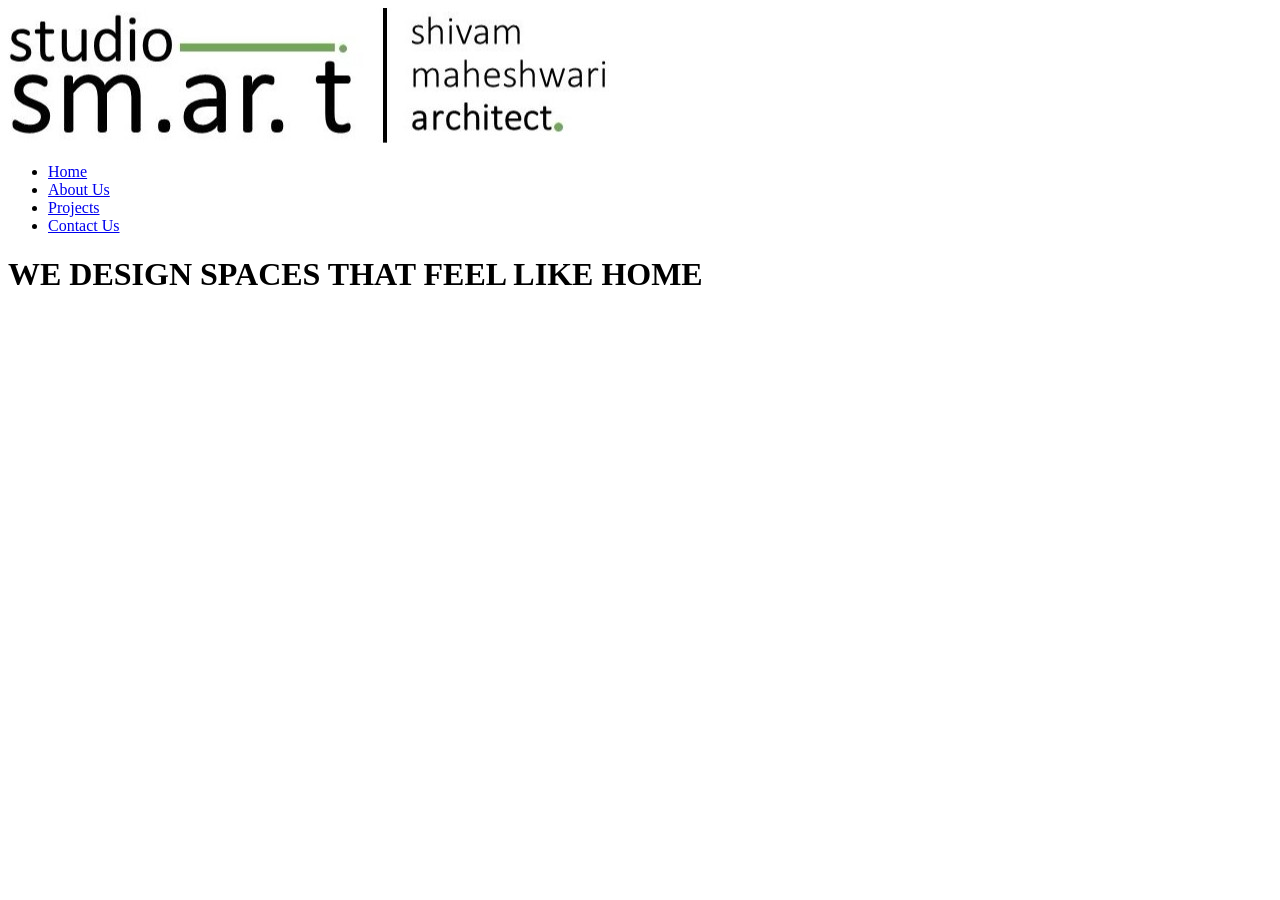
==== index.html @ 66dcffac "first commit" ====
<!DOCTYPE html>
<html lang="en">
<head>
    <meta charset="UTF-8">
    <meta name="viewport" content="width=device-width, initial-scale=1.0">
    <title>Studio SM.AR.T</title>
</head>
<body>
    <header>
        <nav>
            <div class="logo">
                <img src="logo1.jpg" alt="Studio SM.AR.T Logo">
            </div>
            <ul>
            <li><a href="index.html">Home</a></li>
            <li><a href="about.html">About Us</a></li>
            <li><a href="projects.html">Projects</a></li>
            <li><a href="contact.html">Contact Us</a></li>
            </ul>
        </nav>
    </header>
    <main>
        <div class="hero">
            <h1>WE DESIGN SPACES THAT FEEL LIKE HOME</h1>
        </div>
    </main>
</body>
</html>
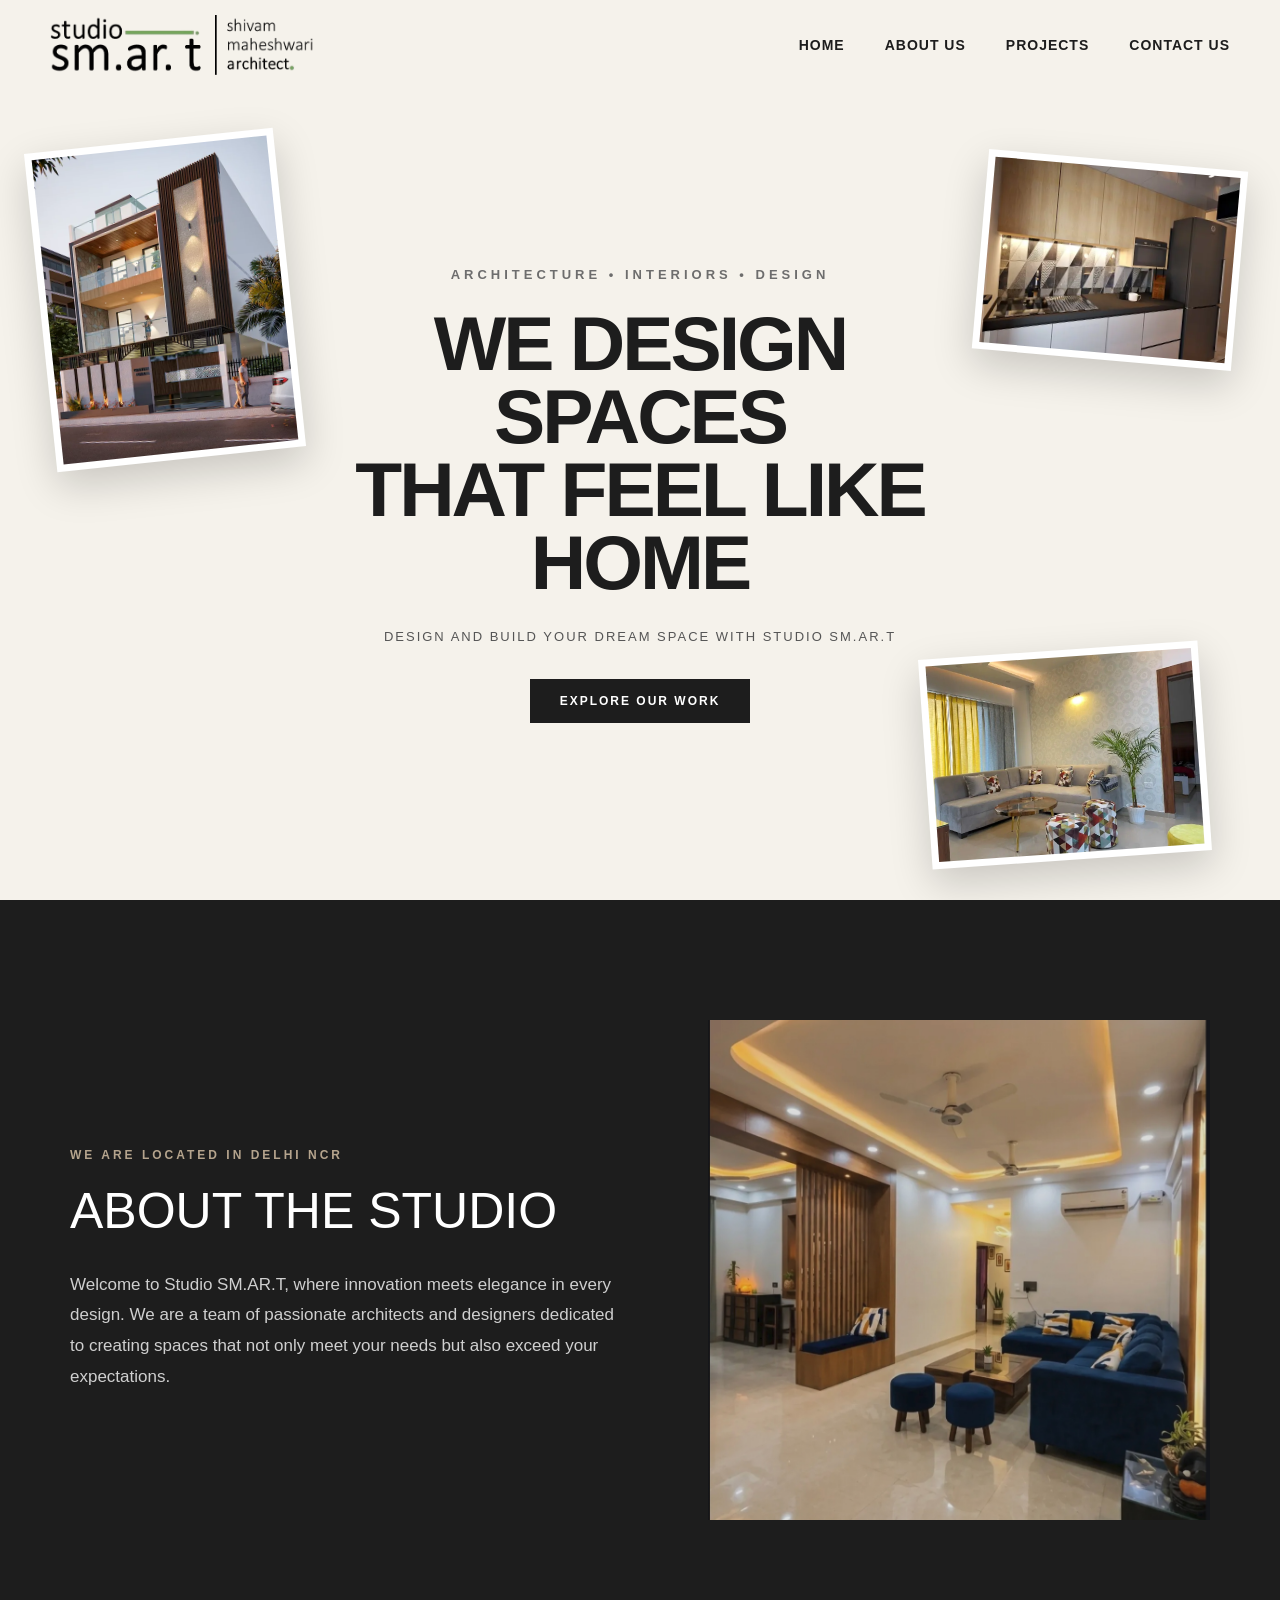
==== commit dd84af0f: "Written css and structure for first half" ====
--- a/index.html
+++ b/index.html
@@ -1,28 +1,67 @@
 <!DOCTYPE html>
 <html lang="en">
+
 <head>
     <meta charset="UTF-8">
     <meta name="viewport" content="width=device-width, initial-scale=1.0">
     <title>Studio SM.AR.T</title>
+    <link rel="stylesheet" href="style.css">
+    <link rel="preconnect" href="https://fonts.googleapis.com">
+    <link rel="preconnect" href="https://fonts.gstatic.com" crossorigin>
+    <link href="https://fonts.googleapis.com/css2?family=Zen+Tokyo+Zoo&display=swap" rel="stylesheet">
 </head>
+
 <body>
     <header>
         <nav>
             <div class="logo">
-                <img src="logo1.jpg" alt="Studio SM.AR.T Logo">
+                <img src="img/logo1.png" alt="Studio SM.AR.T Logo">
             </div>
             <ul>
-            <li><a href="index.html">Home</a></li>
-            <li><a href="about.html">About Us</a></li>
-            <li><a href="projects.html">Projects</a></li>
-            <li><a href="contact.html">Contact Us</a></li>
+                <li><a href="index.html">Home</a></li>
+                <li><a href="about.html">About Us</a></li>
+                <li><a href="projects.html">Projects</a></li>
+                <li><a href="contact.html">Contact Us</a></li>
             </ul>
         </nav>
     </header>
     <main>
-        <div class="hero">
-            <h1>WE DESIGN SPACES THAT FEEL LIKE HOME</h1>
-        </div>
+        <section class="hero">
+            <div class="hero-image">
+                <img src="img/project1.png" alt="Modern residential project">
+            </div>
+
+            <div class="hero-content">
+                <p class="hero-tagline">Architecture • Interiors • Design</p>
+                <h1 class="quote">WE DESIGN SPACES<br>
+                    THAT FEEL LIKE HOME</h1>
+                <h3>DESIGN AND BUILD YOUR DREAM SPACE WITH STUDIO SM.AR.T</h3>
+                <button>
+                    <a href="projects.html">EXPLORE OUR WORK</a>
+                </button>
+            </div>
+            <div class="hero-image">
+                <img src="img/project2.png" alt="Contemporary architecture project">
+            </div>
+
+            <div class="hero-image">
+                <img src="img/project3.png" alt="Modern home designed by Studio sm.ar.t">
+            </div>
+        </section>
+
+        <section class="about">
+            <div class="box1">
+                <h3>WE ARE LOCATED IN DELHI NCR</h3>
+                <h2>ABOUT THE STUDIO</h2>
+                <p>Welcome to Studio SM.AR.T, where innovation meets elegance in every design. We are a team of
+                    passionate architects and designers dedicated to creating spaces that not only meet your needs but
+                    also exceed your expectations.</p>
+            </div>
+            <div class="box2">
+                <img src="img/projectig.jpg" alt="our project">
+            </div>
+        </section>
     </main>
 </body>
+
 </html>
--- a/style.css
+++ b/style.css
@@ -0,0 +1,488 @@
+/* ================================
+   BASIC RESET
+================================ */
+
+* {
+    margin: 0;
+    padding: 0;
+    box-sizing: border-box;
+}
+
+html {
+    scroll-behavior: smooth;
+}
+
+body {
+    font-family: Arial, Helvetica, sans-serif;
+    background-color: #f5f2eb;
+    color: #1d1d1d;
+}
+
+
+/* ================================
+   NAVBAR
+================================ */
+
+header {
+    width: 100%;
+    background-color: #f5f2eb;
+}
+
+nav {
+    height: 90px;
+    max-width: 1400px;
+    margin: auto;
+    padding: 0 50px;
+
+    display: flex;
+    align-items: center;
+    justify-content: space-between;
+}
+
+.logo img {
+    width: 264px;
+    display: block;
+}
+
+nav ul {
+    list-style: none;
+
+    display: flex;
+    align-items: center;
+    gap: 40px;
+}
+
+nav ul li a {
+    text-decoration: none;
+    color: #1d1d1d;
+
+    font-size: 14px;
+    font-weight: 600;
+    letter-spacing: 1px;
+    text-transform: uppercase;
+
+    position: relative;
+}
+
+
+/* Navbar underline animation */
+
+nav ul li a::after {
+    content: "";
+    position: absolute;
+
+    left: 0;
+    bottom: -7px;
+
+    width: 0;
+    height: 2px;
+
+    background-color: #1d1d1d;
+
+    transition: width 0.3s ease;
+}
+
+nav ul li a:hover::after {
+    width: 100%;
+}
+
+
+/* ================================
+   HERO SECTION
+================================ */
+
+.hero {
+    min-height: calc(100vh - 90px);
+    max-width: 1500px;
+
+    margin: auto;
+    padding: 50px;
+
+    position: relative;
+
+    display: flex;
+    justify-content: center;
+    align-items: center;
+
+    overflow: hidden;
+}
+
+
+/* ================================
+   HERO CONTENT
+================================ */
+
+.hero-content {
+    width: 700px;
+
+    text-align: center;
+
+    position: relative;
+    z-index: 5;
+}
+
+.hero-tagline {
+    font-size: 13px;
+    font-weight: 600;
+
+    letter-spacing: 4px;
+    text-transform: uppercase;
+
+    margin-bottom: 25px;
+
+    color: #6d6d6d;
+}
+
+
+/* Main Heading */
+
+.quote {
+    font-size: clamp(45px, 6vw, 90px);
+
+    line-height: 0.95;
+
+    letter-spacing: -3px;
+
+    font-weight: 700;
+
+    margin-bottom: 30px;
+}
+
+
+/* Small heading under quote */
+
+.hero-content h3 {
+    font-size: 13px;
+
+    letter-spacing: 2px;
+
+    font-weight: 500;
+
+    color: #555;
+
+    margin-bottom: 35px;
+}
+
+
+/* ================================
+   HERO BUTTON
+================================ */
+
+.hero-content button {
+    border: none;
+    background: none;
+}
+
+.hero-content button a {
+    display: inline-block;
+
+    padding: 15px 30px;
+
+    background-color: #1d1d1d;
+    color: white;
+
+    text-decoration: none;
+
+    font-size: 12px;
+    font-weight: 600;
+
+    letter-spacing: 2px;
+
+    transition: all 0.3s ease;
+}
+
+.hero-content button a:hover {
+    background-color: #9b8265;
+
+    transform: translateY(-3px);
+}
+
+
+/* ================================
+   HERO PROJECT IMAGES
+================================ */
+
+.hero-image {
+    position: absolute;
+
+    z-index: 2;
+
+    padding: 7px;
+
+    background-color: white;
+
+    box-shadow: 0 15px 40px rgba(0, 0, 0, 0.18);
+
+    transition: transform 0.4s ease;
+}
+
+.hero-image img {
+    width: 100%;
+    height: 100%;
+
+    object-fit: cover;
+
+    display: block;
+}
+
+
+/* First Image */
+
+.hero>.hero-image:nth-of-type(1) {
+    width: 250px;
+    height: 320px;
+
+    top: 50px;
+    left: 40px;
+
+    transform: rotate(-6deg);
+}
+
+
+/* Second Image */
+
+.hero>.hero-image:nth-of-type(3) {
+    width: 260px;
+    height: 200px;
+
+    top: 70px;
+    right: 40px;
+
+    transform: rotate(5deg);
+}
+
+
+/* Third Image */
+
+.hero>.hero-image:nth-of-type(4) {
+    width: 280px;
+    height: 210px;
+
+    bottom: 40px;
+    right: 75px;
+
+    transform: rotate(-4deg);
+}
+
+
+/* Image hover effect */
+
+.hero>.hero-image:nth-of-type(1):hover {
+    transform: rotate(0deg) scale(1.05);
+}
+
+.hero>.hero-image:nth-of-type(3):hover {
+    transform: rotate(0deg) scale(1.05);
+}
+
+.hero>.hero-image:nth-of-type(4):hover {
+    transform: rotate(0deg) scale(1.05);
+}
+
+
+/* ================================
+   ABOUT SECTION
+================================ */
+
+.about {
+    max-width: 1400px;
+
+    margin: auto;
+    padding: 120px 70px;
+
+    display: flex;
+    align-items: center;
+    justify-content: space-between;
+
+    gap: 80px;
+
+    background-color: #1d1d1d;
+    color: white;
+}
+
+
+/* About Text */
+
+.box1 {
+    width: 50%;
+}
+
+.box1 h3 {
+    font-size: 12px;
+
+    letter-spacing: 3px;
+
+    color: #b5a48d;
+
+    margin-bottom: 20px;
+}
+
+.box1 h2 {
+    font-size: 50px;
+
+    font-weight: 500;
+
+    margin-bottom: 30px;
+}
+
+.box1 p {
+    max-width: 550px;
+
+    font-size: 17px;
+
+    line-height: 1.8;
+
+    color: #cfcfcf;
+}
+
+
+/* About Image */
+
+.box2 {
+    width: 45%;
+}
+
+.box2 img {
+    width: 100%;
+    height: 500px;
+
+    object-fit: cover;
+
+    display: block;
+}
+
+
+/* ================================
+   RESPONSIVE DESIGN
+================================ */
+
+@media (max-width: 900px) {
+
+    nav {
+        padding: 0 25px;
+    }
+
+    nav ul {
+        gap: 20px;
+    }
+
+
+    /* Hero */
+
+    .hero {
+        min-height: auto;
+
+        padding: 100px 25px;
+
+        flex-direction: column;
+    }
+
+    .hero-content {
+        width: 100%;
+    }
+
+    .quote {
+        font-size: 50px;
+    }
+
+
+    /* Hide floating images on smaller screens
+       for now. We can redesign mobile version later.
+    */
+
+    .hero-image {
+        display: none;
+    }
+
+
+    /* About */
+
+    .about {
+        padding: 80px 30px;
+
+        flex-direction: column;
+
+        gap: 50px;
+    }
+
+    .box1,
+    .box2 {
+        width: 100%;
+    }
+
+    .box1 h2 {
+        font-size: 40px;
+    }
+
+    .box2 img {
+        height: 400px;
+    }
+}
+
+
+/* ================================
+   MOBILE
+================================ */
+
+@media (max-width: 600px) {
+
+    nav {
+        height: 75px;
+    }
+
+    .logo img {
+        width: 90px;
+    }
+
+    nav ul {
+        gap: 12px;
+    }
+
+    nav ul li a {
+        font-size: 10px;
+    }
+
+
+    /* Hero */
+
+    .hero {
+        padding: 80px 20px;
+    }
+
+    .hero-tagline {
+        font-size: 10px;
+
+        letter-spacing: 2px;
+    }
+
+    .quote {
+        font-size: 40px;
+
+        letter-spacing: -1px;
+    }
+
+    .hero-content h3 {
+        font-size: 11px;
+
+        line-height: 1.7;
+    }
+
+
+    /* About */
+
+    .about {
+        padding: 60px 20px;
+    }
+
+    .box1 h2 {
+        font-size: 32px;
+    }
+
+    .box1 p {
+        font-size: 15px;
+    }
+
+    .box2 img {
+        height: 300px;
+    }
+}
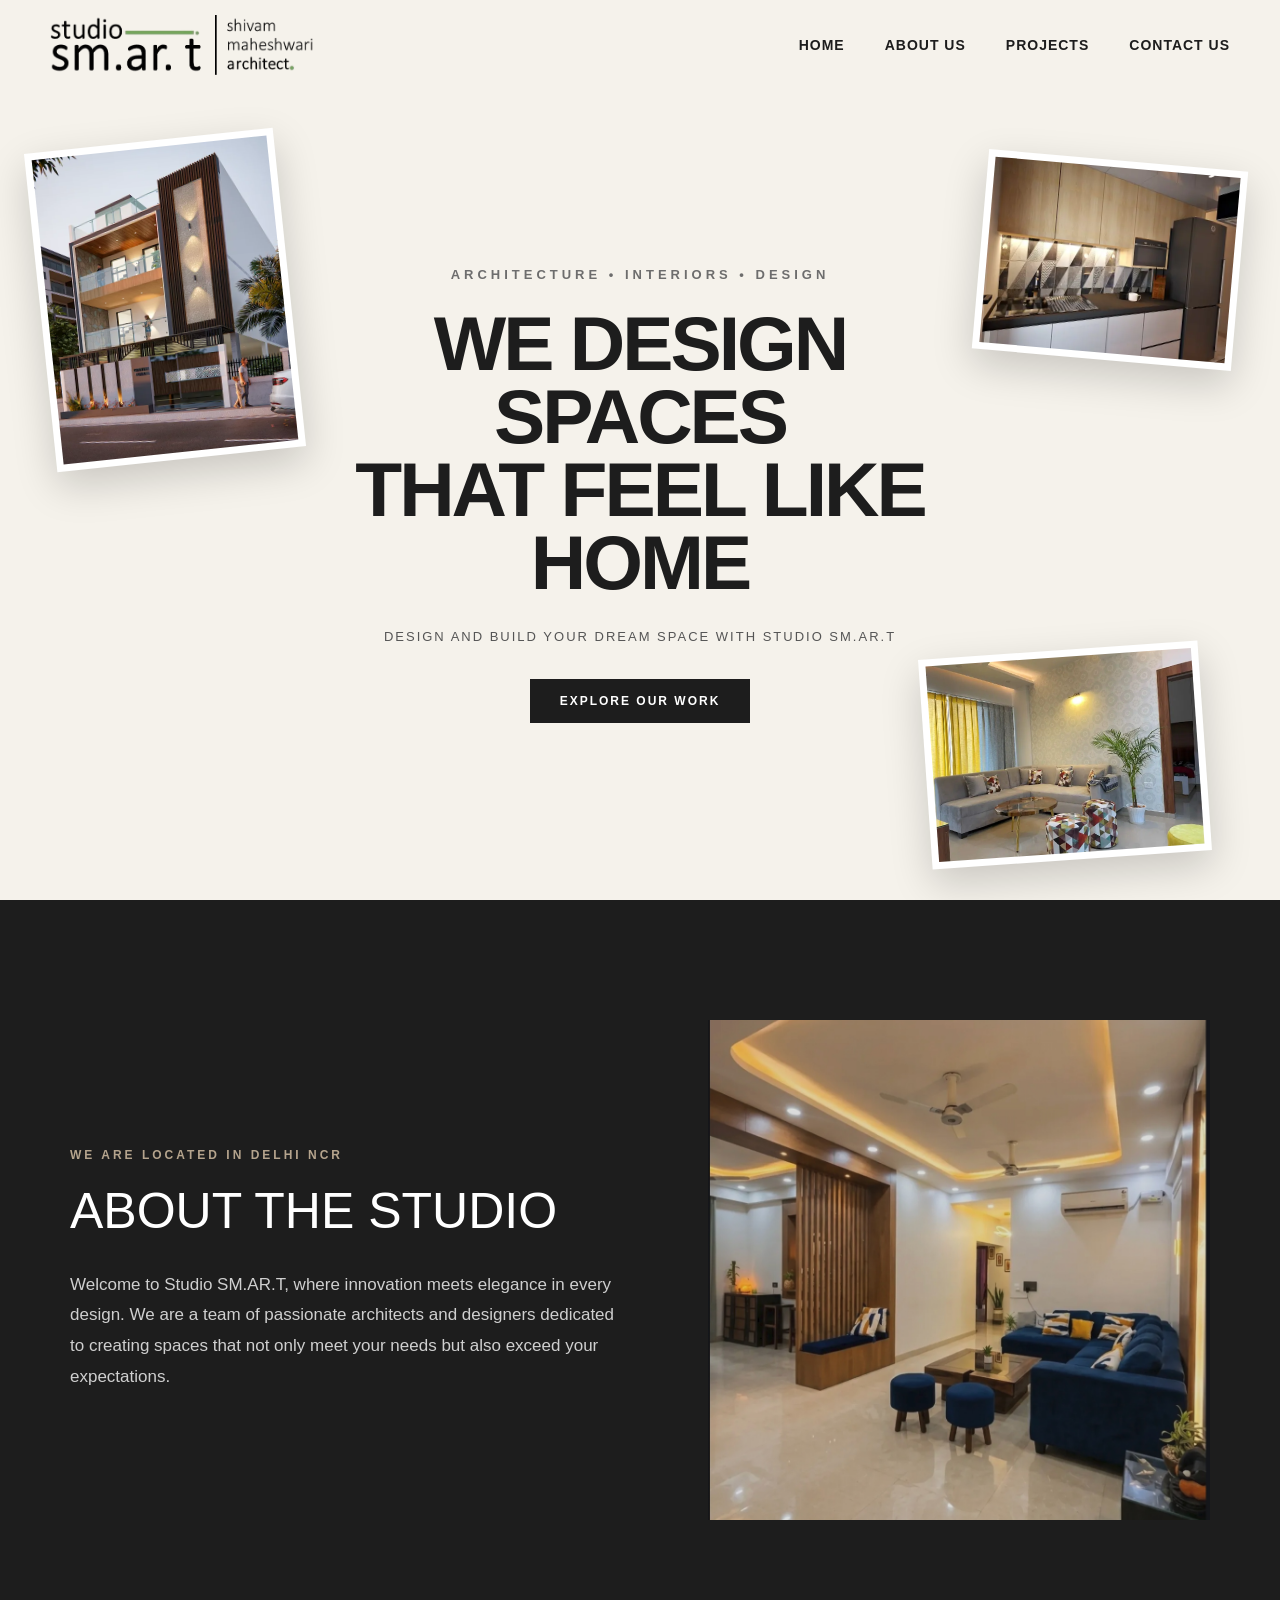
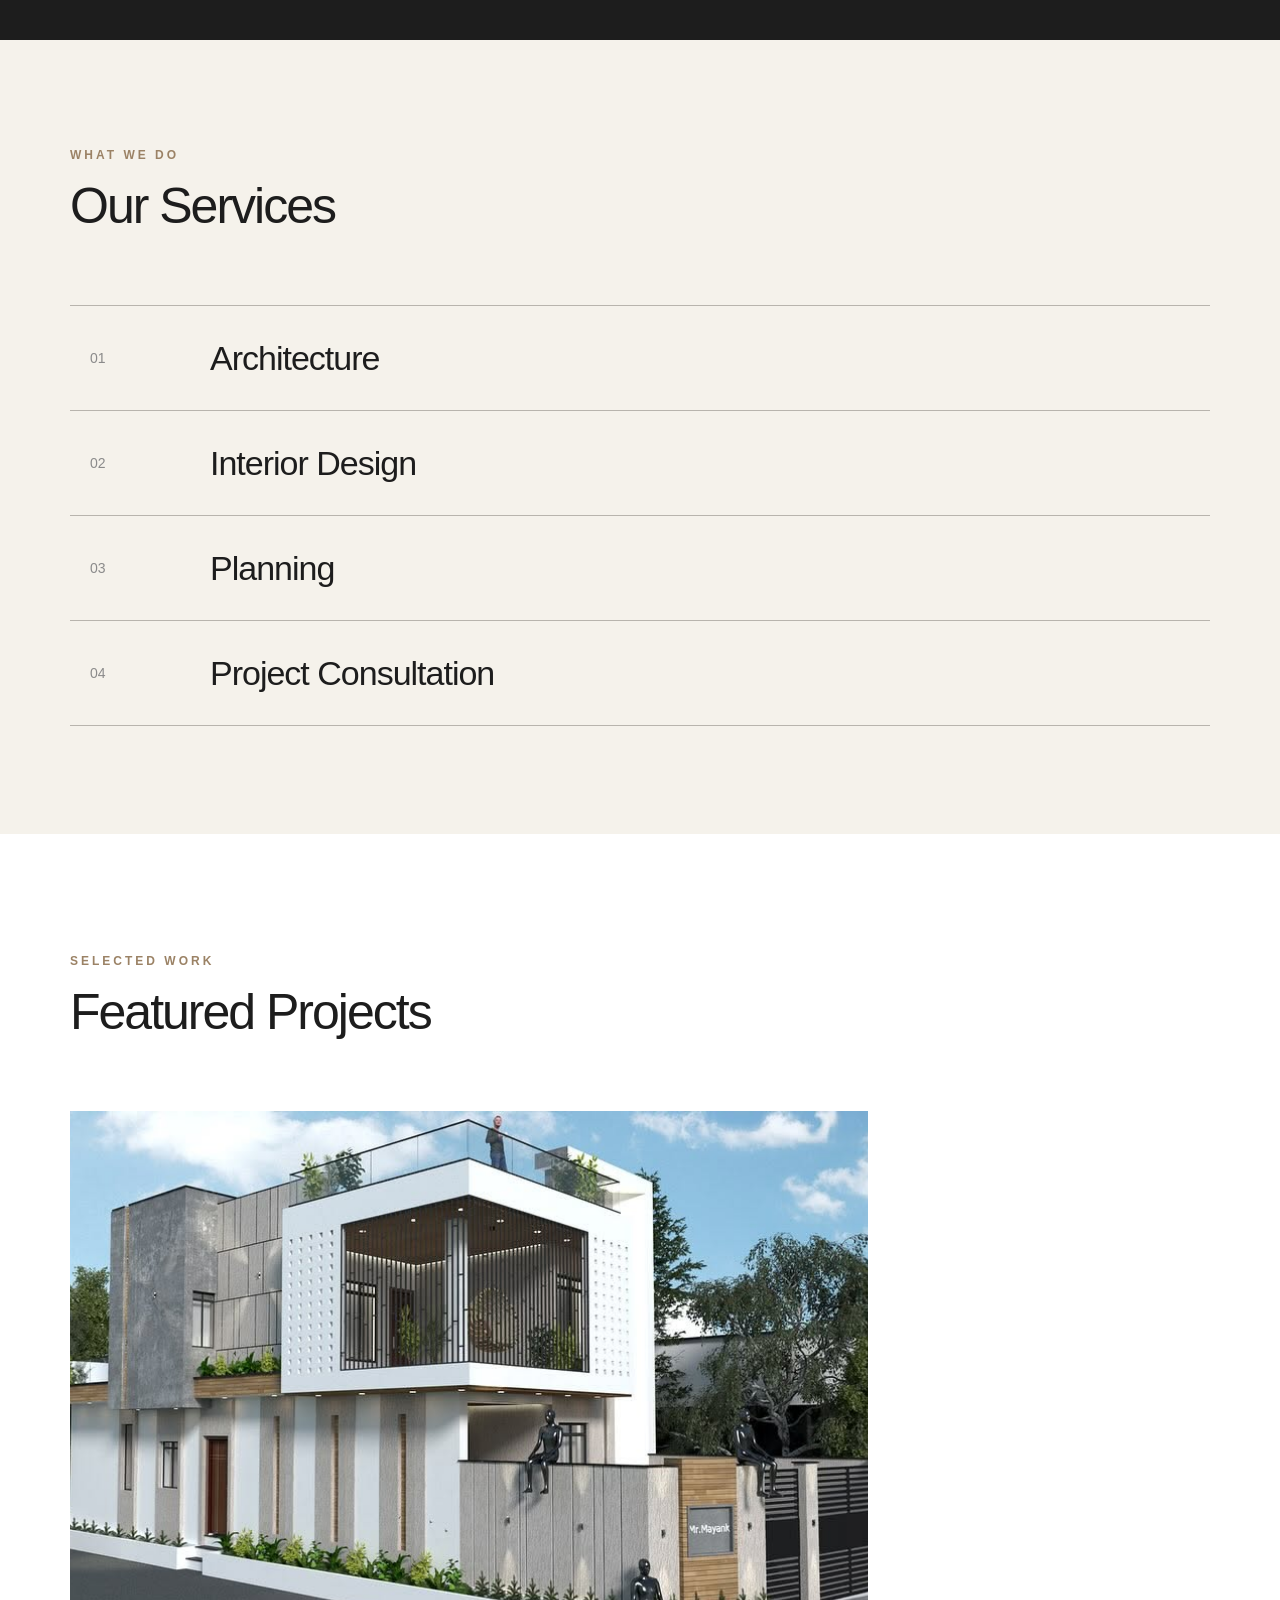
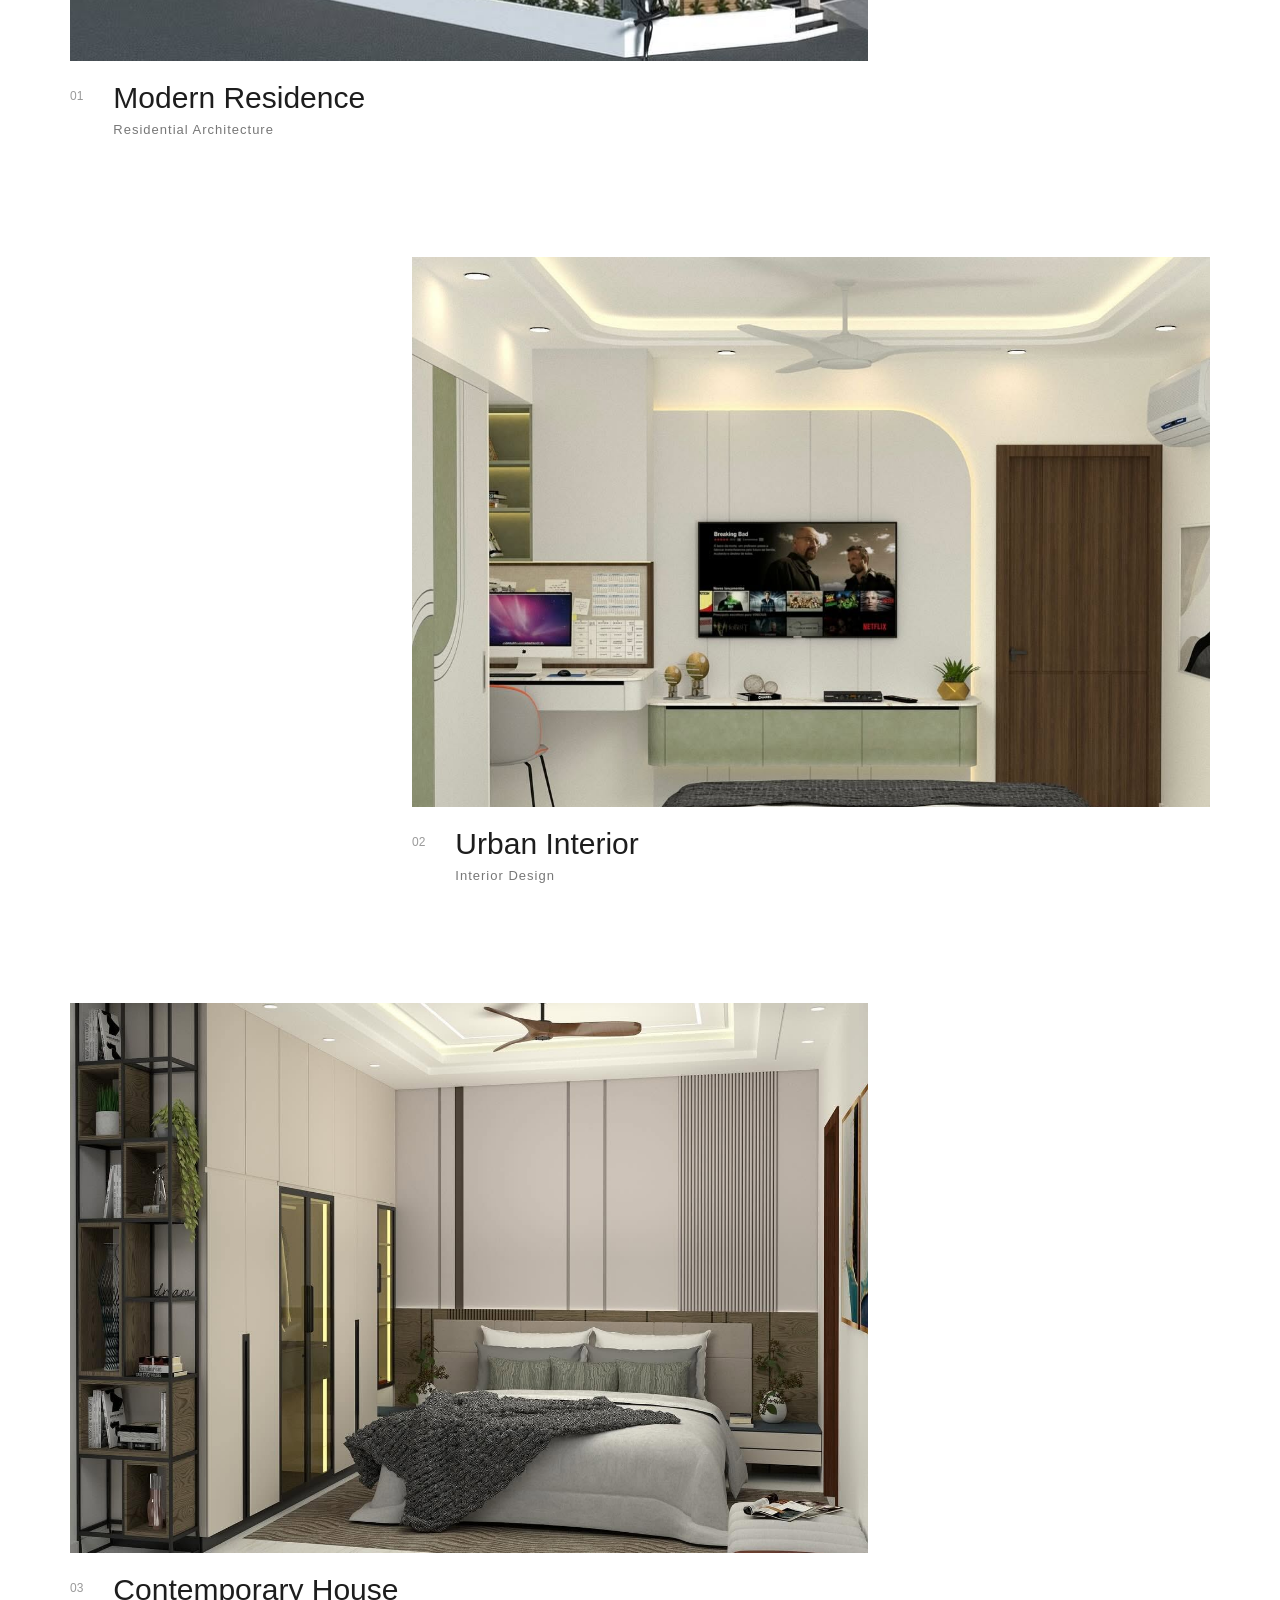
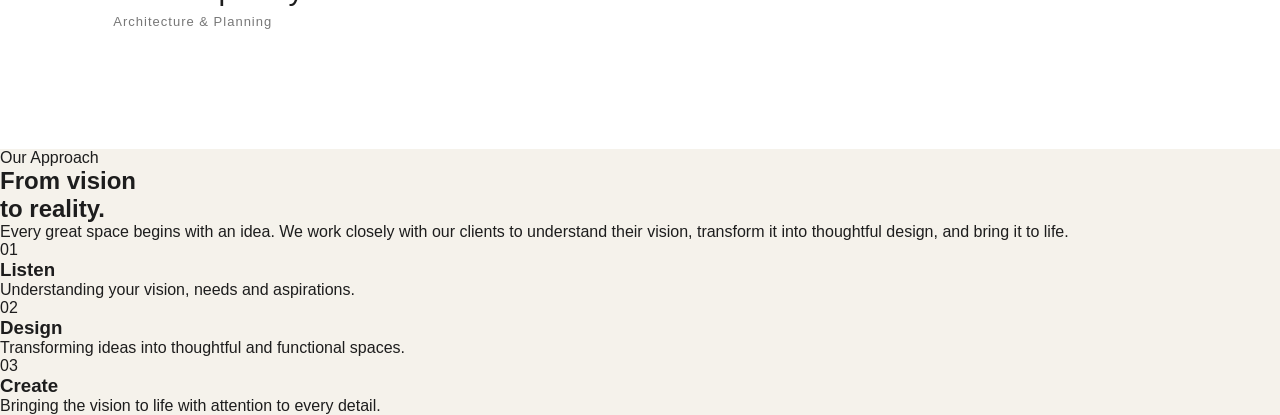
==== commit dece2e2d: "Created services,approach,and featured projects section" ====
--- a/index.html
+++ b/index.html
@@ -61,6 +61,124 @@
                 <img src="img/projectig.jpg" alt="our project">
             </div>
         </section>
+
+        <section class="services">
+            <div class="section-heading">
+                <p>What We Do</p>
+                <h2>Our Services</h2>
+            </div>
+            <div class="services-list">
+                <div class="service">
+                    <span>01</span>
+                    <h3>Architecture</h3>
+                </div>
+                <div class="service">
+                    <span>02</span>
+                    <h3>Interior Design</h3>
+                </div>
+                <div class="service">
+                    <span>03</span>
+                    <h3>Planning</h3>
+                </div>
+                <div class="service">
+                    <span>04</span>
+                    <h3>Project Consultation</h3>
+                </div>
+            </div>
+        </section>
+
+
+        <section class="featured-projects">
+            <div class="section-heading">
+                <p>Selected Work</p>
+                <h2>Featured Projects</h2>
+            </div>
+
+            <div class="projects-container">
+                <!-- Project 1 -->
+                <article class="project project-left">
+                    <div class="project-image">
+                        <img src="img/project9.jpg" alt="Modern residential architecture project">
+                    </div>
+                    <div class="project-info">
+                        <span>01</span>
+                        <div>
+                            <h3>Modern Residence</h3>
+                            <p>Residential Architecture</p>
+                        </div>
+                    </div>
+                </article>
+
+                <!-- Project 2 -->
+                <article class="project project-right">
+                    <div class="project-image">
+                        <img src="img/project6.png" alt="Luxury interior design project">
+                    </div>
+                    <div class="project-info">
+                        <span>02</span>
+                        <div>
+                            <h3>Urban Interior</h3>
+                            <p>Interior Design</p>
+                        </div>
+                    </div>
+                </article>
+
+                <!-- Project 3 -->
+                <article class="project project-left">
+                    <div class="project-image">
+                        <img src="img/project11.jpg" alt="Contemporary architecture project">
+                    </div>
+                    <div class="project-info">
+                        <span>03</span>
+                        <div>
+                            <h3>Contemporary House</h3>
+                            <p>Architecture & Planning</p>
+                        </div>
+                    </div>
+                </article>
+            </div>
+        </section>
+        
+<!-- our approach -->
+        <section class="approach">
+    <div class="approach-heading">
+        <p>Our Approach</p>
+        <h2>
+            From vision<br>
+            to reality.
+        </h2>
+    </div>
+    <div class="approach-content">
+        <p class="approach-description">
+            Every great space begins with an idea. We work closely
+            with our clients to understand their vision, transform
+            it into thoughtful design, and bring it to life.
+        </p>
+        <div class="approach-steps">
+            <div class="approach-step">
+                <span>01</span>
+                <div>
+                    <h3>Listen</h3>
+                    <p>Understanding your vision, needs and aspirations.</p>
+                </div>
+            </div>
+            <div class="approach-step">
+                <span>02</span>
+                <div>
+                    <h3>Design</h3>
+                    <p>Transforming ideas into thoughtful and functional spaces.</p>
+                </div>
+            </div>
+            <div class="approach-step">
+                <span>03</span>
+                <div>
+                    <h3>Create</h3>
+                    <p>Bringing the vision to life with attention to every detail.</p>
+                </div>
+            </div>
+        </div>
+    </div>
+</section>
     </main>
 </body>
 
--- a/style.css
+++ b/style.css
@@ -485,4 +485,386 @@
     .box2 img {
         height: 300px;
     }
+}
+/* ================================
+   SERVICES SECTION
+================================ */
+
+.services {
+    max-width: 1400px;
+    margin: auto;
+    padding: 108px 70px;
+    background-color: #f5f2eb;
+}
+
+
+/* ================================
+   SECTION HEADING
+================================ */
+
+.section-heading {
+    margin-bottom: 70px;
+}
+
+.section-heading p {
+    font-size: 12px;
+    font-weight: 600;
+    letter-spacing: 3px;
+    text-transform: uppercase;
+    color: #9b8265;
+    margin-bottom: 15px;
+}
+
+.section-heading h2 {
+    font-size: 50px;
+    font-weight: 500;
+    letter-spacing: -2px;
+    color: #1d1d1d;
+}
+
+
+/* ================================
+   SERVICES LIST
+================================ */
+
+.services-list {
+    width: 100%;
+    border-top: 1px solid #b8b4ad;
+}
+
+
+/* Individual Service */
+
+.service {
+    min-height: 105px;
+    padding: 30px 20px;
+
+    display: flex;
+    align-items: center;
+
+    border-bottom: 1px solid #b8b4ad;
+
+    cursor: pointer;
+
+    transition: all 0.4s ease;
+}
+
+
+/* Service Number */
+
+.service span {
+    width: 120px;
+
+    font-size: 14px;
+    font-weight: 500;
+
+    color: #8a8a8a;
+
+    transition: color 0.4s ease;
+}
+
+
+/* Service Name */
+
+.service h3 {
+    font-size: 34px;
+    font-weight: 400;
+
+    letter-spacing: -1px;
+
+    color: #1d1d1d;
+
+    transition: all 0.4s ease;
+}
+
+
+/* ================================
+   HOVER EFFECT
+================================ */
+
+.service:hover {
+    background-color: #1d1d1d;
+    padding-left: 40px;
+}
+
+.service:hover span {
+    color: #b5a48d;
+}
+
+.service:hover h3 {
+    color: white;
+    transform: translateX(20px);
+}
+
+
+/* ================================
+   TABLET
+================================ */
+
+@media (max-width: 900px) {
+
+    .services {
+        padding: 80px 30px;
+    }
+
+    .section-heading {
+        margin-bottom: 50px;
+    }
+
+    .section-heading h2 {
+        font-size: 45px;
+    }
+
+    .service {
+        min-height: 100px;
+    }
+
+    .service span {
+        width: 80px;
+    }
+
+    .service h3 {
+        font-size: 30px;
+    }
+}
+
+
+/* ================================
+   MOBILE
+================================ */
+
+@media (max-width: 600px) {
+
+    .services {
+        padding: 60px 20px;
+    }
+
+    .section-heading h2 {
+        font-size: 36px;
+        letter-spacing: -1px;
+    }
+
+    .service {
+        min-height: 85px;
+        padding: 20px 10px;
+    }
+
+    .service span {
+        width: 50px;
+        font-size: 11px;
+    }
+
+    .service h3 {
+        font-size: 23px;
+    }
+
+    .service:hover {
+        padding-left: 20px;
+    }
+
+    .service:hover h3 {
+        transform: translateX(5px);
+    }
+}
+/* ================================
+   FEATURED PROJECTS
+================================ */
+
+.featured-projects {
+    max-width: 1400px;
+    margin: auto;
+    padding: 120px 70px;
+    background-color: #ffffff;
+}
+
+
+/* ================================
+   PROJECTS CONTAINER
+================================ */
+
+.projects-container {
+    display: flex;
+    flex-direction: column;
+    gap: 120px;
+}
+
+
+/* ================================
+   INDIVIDUAL PROJECT
+================================ */
+
+.project {
+    width: 70%;
+}
+
+.project-left {
+    align-self: flex-start;
+}
+
+.project-right {
+    align-self: flex-end;
+}
+
+
+/* ================================
+   PROJECT IMAGE
+================================ */
+
+.project-image {
+    width: 100%;
+    height: 550px;
+
+    overflow: hidden;
+}
+
+.project-image img {
+    width: 100%;
+    height: 100%;
+
+    object-fit: cover;
+
+    display: block;
+
+    transition: transform 0.7s ease;
+}
+
+
+/* Image zoom on hover */
+
+.project:hover .project-image img {
+    transform: scale(1.05);
+}
+
+
+/* ================================
+   PROJECT INFORMATION
+================================ */
+
+.project-info {
+    padding-top: 20px;
+
+    display: flex;
+    align-items: flex-start;
+
+    gap: 30px;
+}
+
+.project-info span {
+    font-size: 12px;
+    color: #999;
+
+    padding-top: 8px;
+}
+
+.project-info h3 {
+    font-size: 30px;
+    font-weight: 500;
+
+    margin-bottom: 7px;
+}
+
+.project-info p {
+    font-size: 13px;
+
+    letter-spacing: 1px;
+
+    color: #777;
+}
+
+
+/* ================================
+   VIEW ALL PROJECTS BUTTON
+================================ */
+
+.projects-button {
+    margin-top: 100px;
+
+    text-align: center;
+}
+
+.projects-button a {
+    display: inline-block;
+
+    padding: 15px 30px;
+
+    border: 1px solid #1d1d1d;
+
+    color: #1d1d1d;
+
+    text-decoration: none;
+
+    font-size: 12px;
+    font-weight: 600;
+
+    letter-spacing: 2px;
+
+    text-transform: uppercase;
+
+    transition: all 0.3s ease;
+}
+
+.projects-button a:hover {
+    background-color: #1d1d1d;
+    color: white;
+}
+
+
+/* ================================
+   TABLET
+================================ */
+
+@media (max-width: 900px) {
+
+    .featured-projects {
+        padding: 80px 30px;
+    }
+
+    .projects-container {
+        gap: 80px;
+    }
+
+    .project {
+        width: 85%;
+    }
+
+    .project-image {
+        height: 450px;
+    }
+}
+
+
+/* ================================
+   MOBILE
+================================ */
+
+@media (max-width: 600px) {
+
+    .featured-projects {
+        padding: 60px 20px;
+    }
+
+    .projects-container {
+        gap: 60px;
+    }
+
+    .project {
+        width: 100%;
+    }
+
+    .project-left,
+    .project-right {
+        align-self: center;
+    }
+
+    .project-image {
+        height: 350px;
+    }
+
+    .project-info h3 {
+        font-size: 24px;
+    }
+
+    .projects-button {
+        margin-top: 70px;
+    }
 }
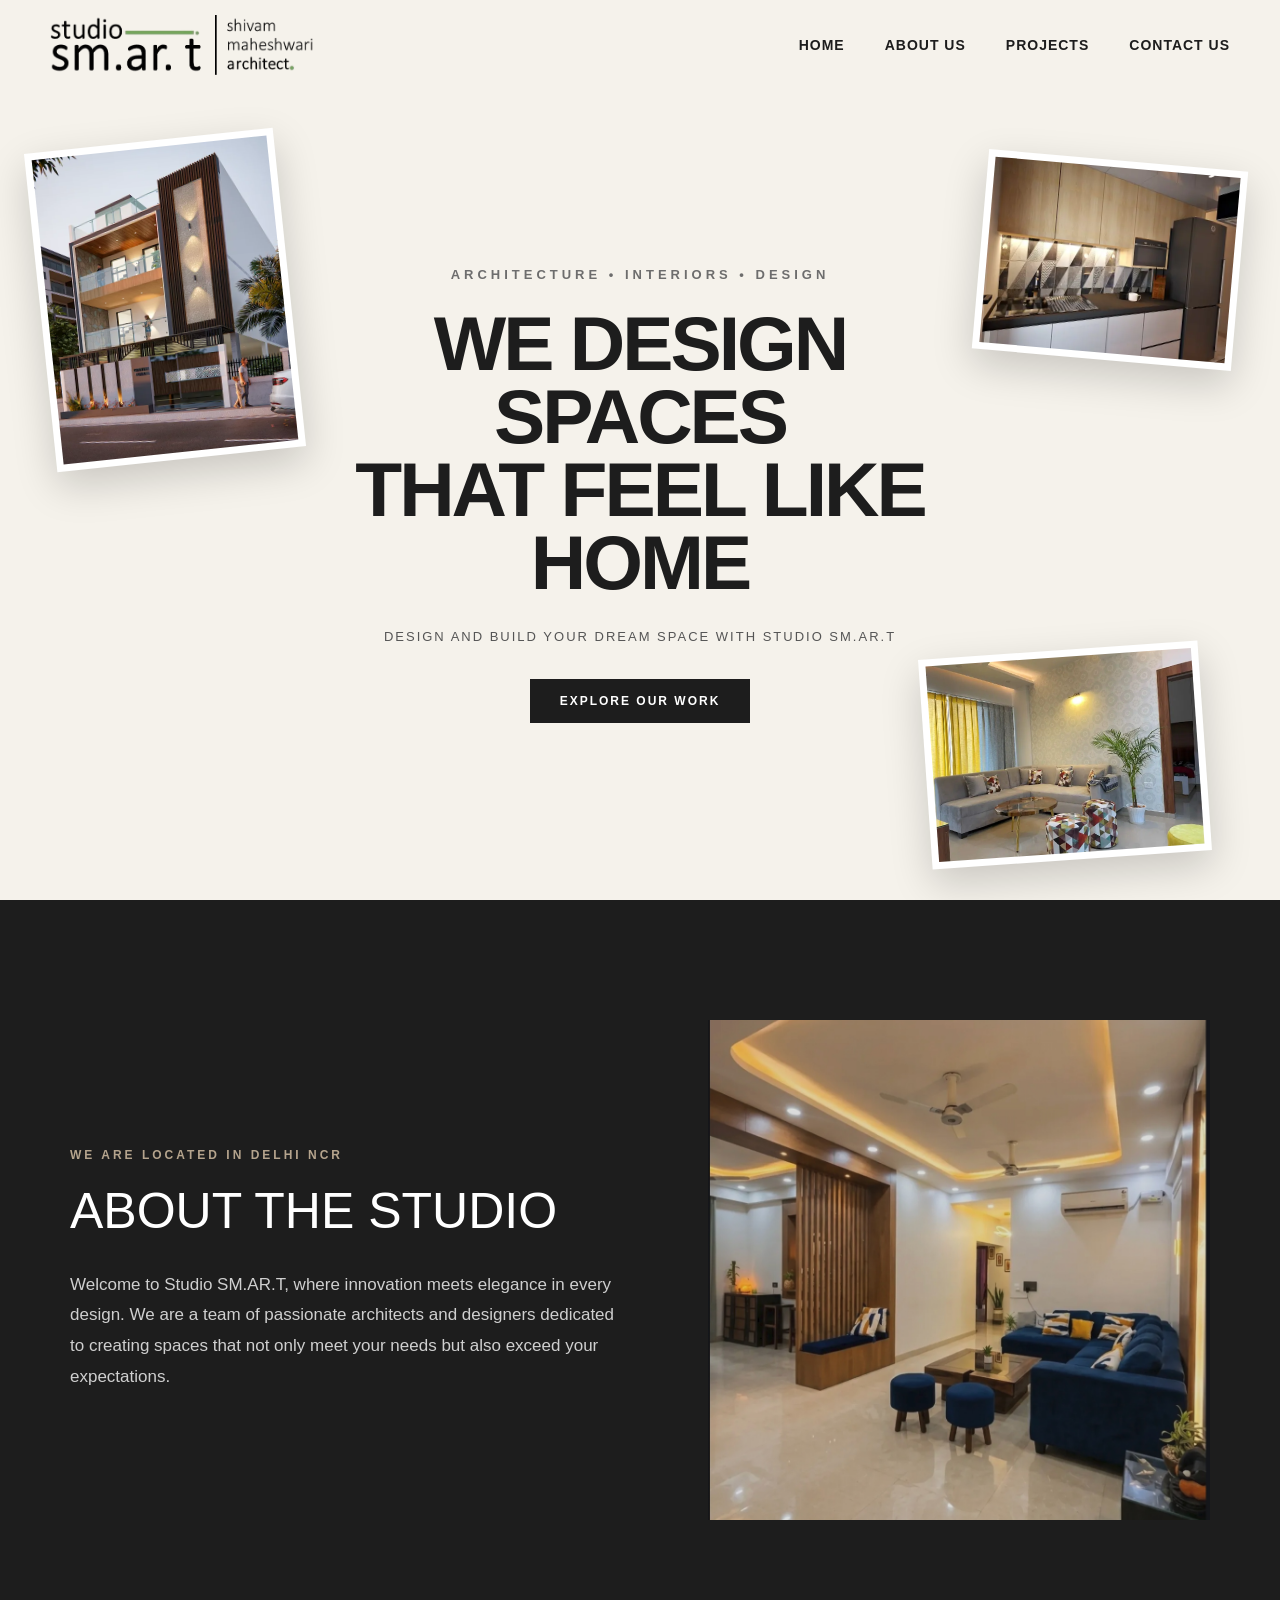
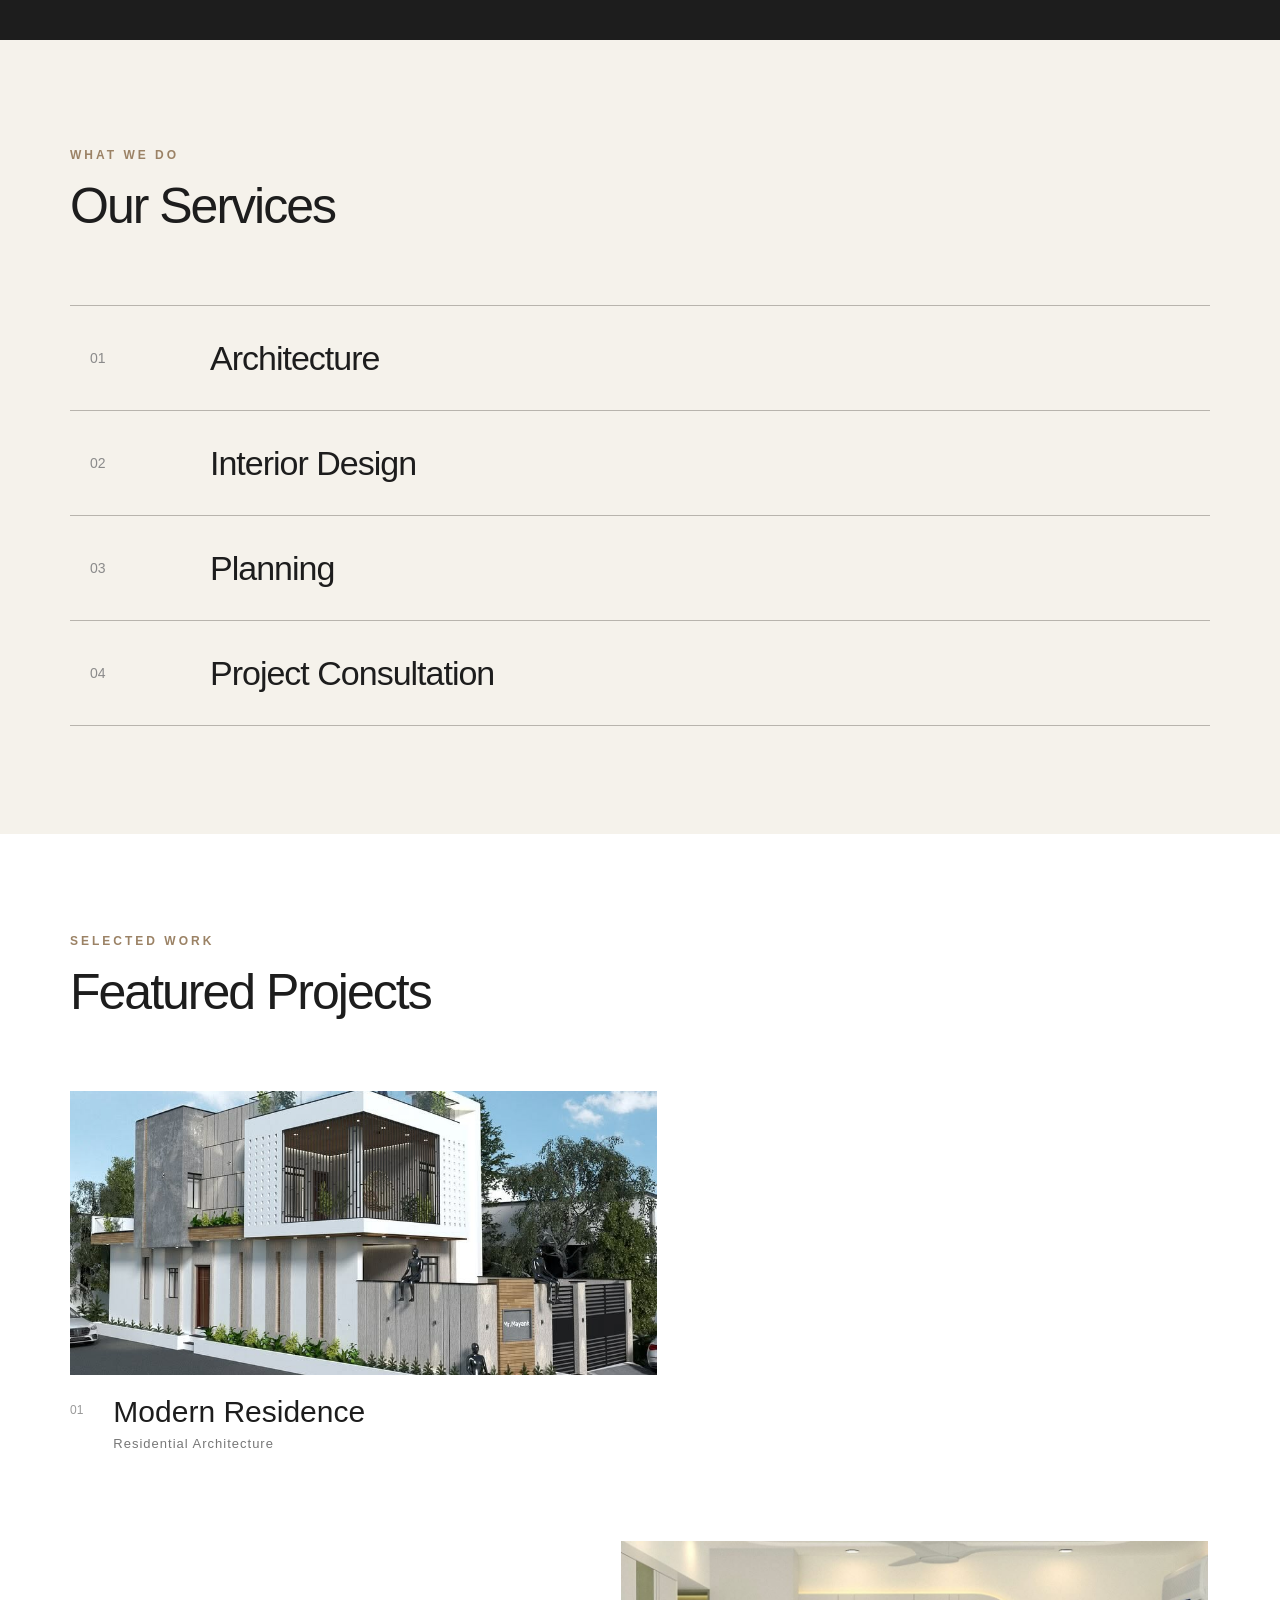
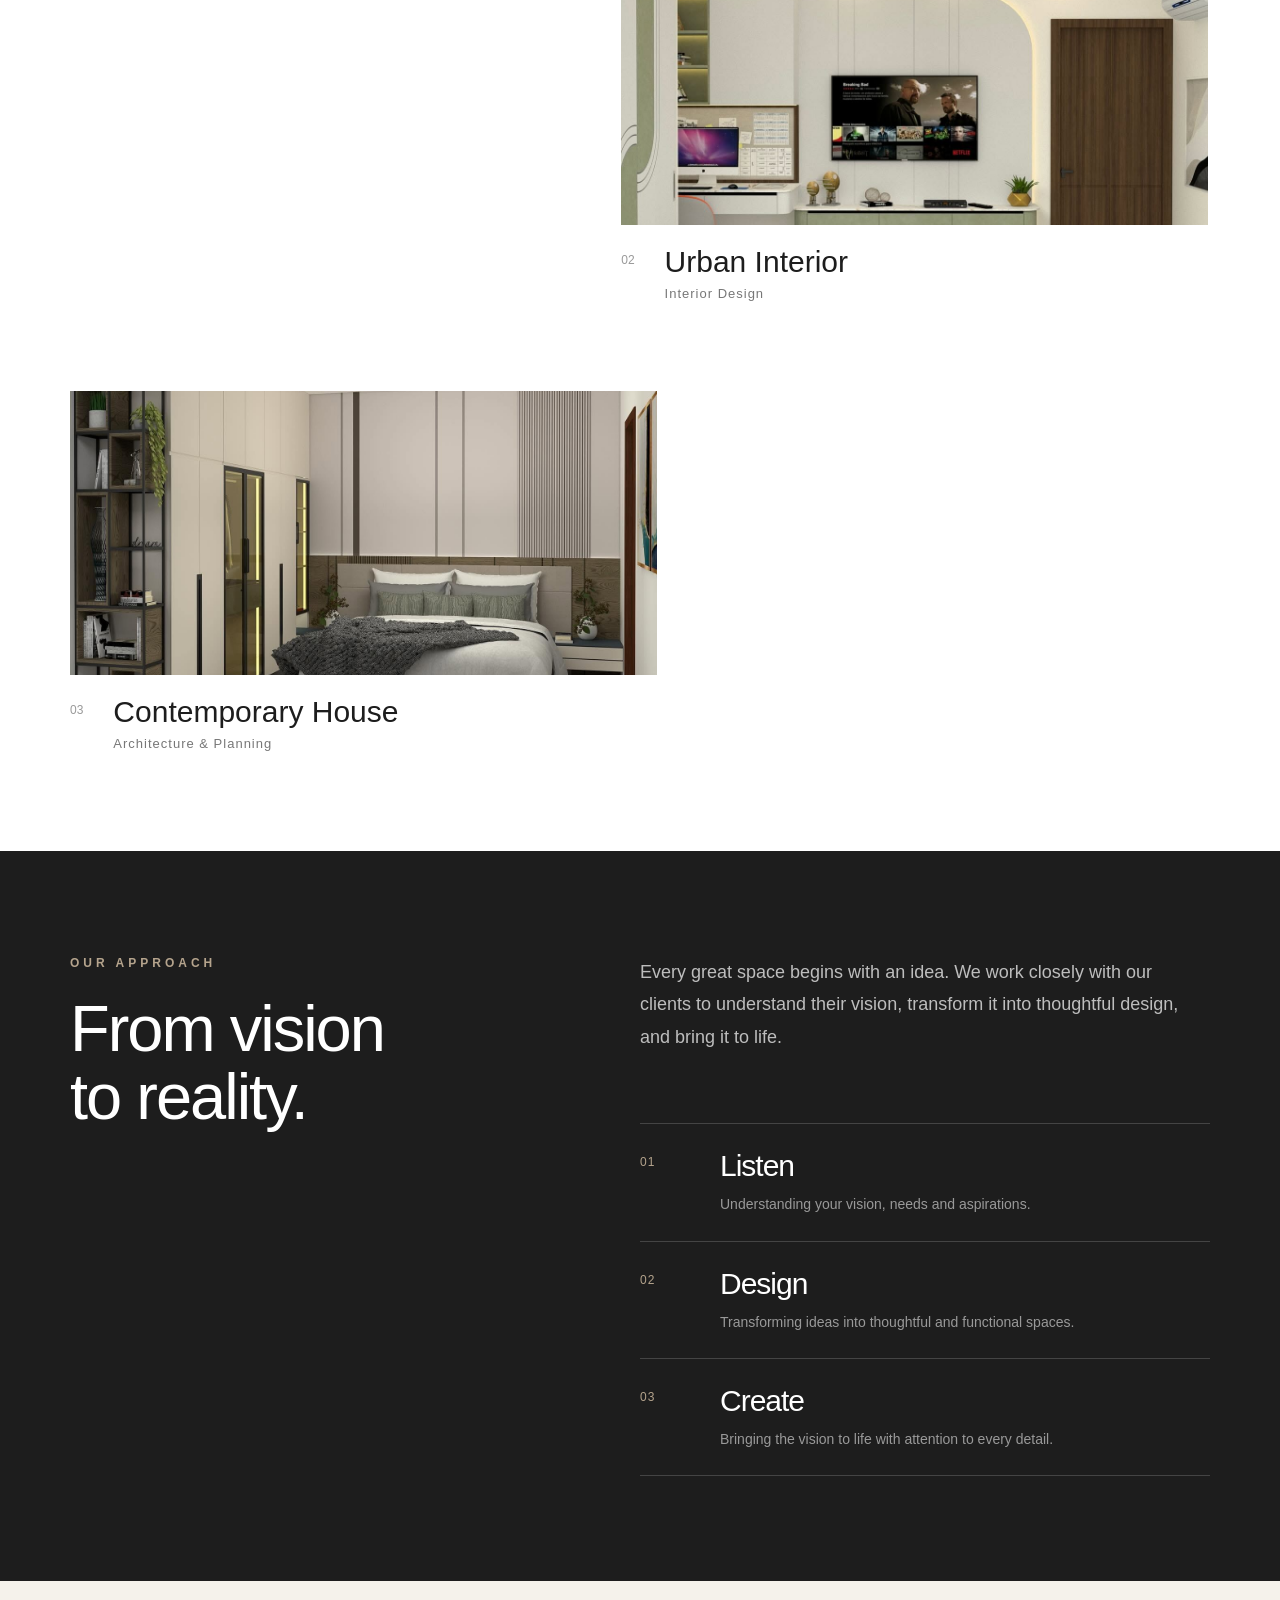
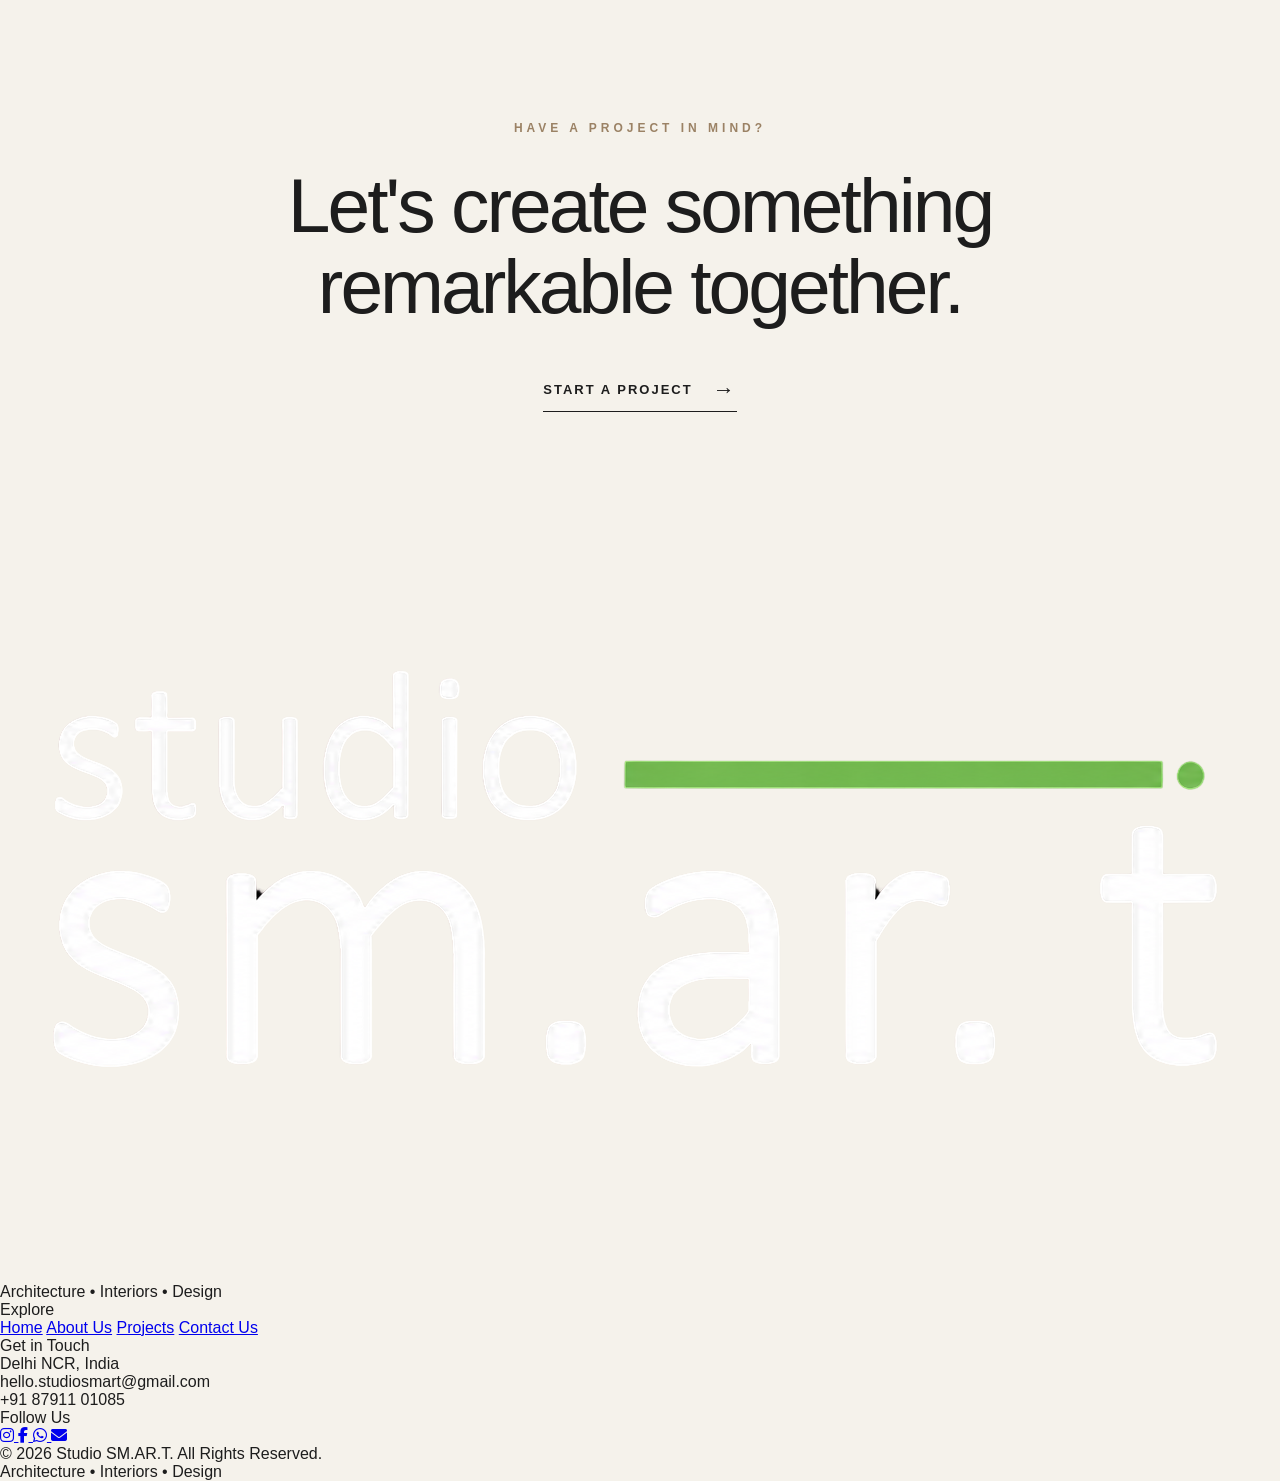
==== commit 04a154c1: "Added footer and completed the main page page of the website" ====
--- a/index.html
+++ b/index.html
@@ -6,9 +6,8 @@
     <meta name="viewport" content="width=device-width, initial-scale=1.0">
     <title>Studio SM.AR.T</title>
     <link rel="stylesheet" href="style.css">
-    <link rel="preconnect" href="https://fonts.googleapis.com">
-    <link rel="preconnect" href="https://fonts.gstatic.com" crossorigin>
-    <link href="https://fonts.googleapis.com/css2?family=Zen+Tokyo+Zoo&display=swap" rel="stylesheet">
+    <link rel="stylesheet"
+      href="https://cdnjs.cloudflare.com/ajax/libs/font-awesome/6.5.2/css/all.min.css">
 </head>
 
 <body>
@@ -138,48 +137,115 @@
                 </article>
             </div>
         </section>
-        
-<!-- our approach -->
+
+        <!-- our approach -->
         <section class="approach">
-    <div class="approach-heading">
-        <p>Our Approach</p>
-        <h2>
-            From vision<br>
-            to reality.
-        </h2>
+            <div class="approach-heading">
+                <p>Our Approach</p>
+                <h2>
+                    From vision<br>
+                    to reality.
+                </h2>
+            </div>
+            <div class="approach-content">
+                <p class="approach-description">
+                    Every great space begins with an idea. We work closely
+                    with our clients to understand their vision, transform
+                    it into thoughtful design, and bring it to life.
+                </p>
+                <div class="approach-steps">
+                    <div class="approach-step">
+                        <span>01</span>
+                        <div>
+                            <h3>Listen</h3>
+                            <p>Understanding your vision, needs and aspirations.</p>
+                        </div>
+                    </div>
+                    <div class="approach-step">
+                        <span>02</span>
+                        <div>
+                            <h3>Design</h3>
+                            <p>Transforming ideas into thoughtful and functional spaces.</p>
+                        </div>
+                    </div>
+                    <div class="approach-step">
+                        <span>03</span>
+                        <div>
+                            <h3>Create</h3>
+                            <p>Bringing the vision to life with attention to every detail.</p>
+                        </div>
+                    </div>
+                </div>
+            </div>
+        </section>
+
+        <section class="contact-cta">
+            <p class="cta-label">Have a Project in Mind?</p>
+            <h2>
+                Let's create something<br>
+                remarkable together.
+            </h2>
+            <a href="contact.html" class="cta-button">
+                Start a Project
+                <span>→</span>
+            </a>
+        </section>
+    </main>
+    <footer class="footer">
+
+    <div class="footer-main">
+
+        <!-- Brand -->
+        <div class="footer-brand">
+            <img src="img/logo2.png" alt="Studio SM.AR.T Logo">
+
+            <p>
+                Architecture • Interiors • Design
+            </p>
+        </div>
+        <!-- Navigation -->
+        <div class="footer-links">
+
+            <p class="footer-title">Explore</p>
+
+            <a href="index.html">Home</a>
+            <a href="about.html">About Us</a>
+            <a href="projects.html">Projects</a>
+            <a href="contact.html">Contact Us</a>
+
+        </div>
+        <!-- Contact -->
+        <div class="footer-contact">
+            <p class="footer-title">Get in Touch</p>
+            <p>Delhi NCR, India</p>
+            <p>hello.studiosmart@gmail.com</p>
+            <p>+91 87911 01085 </p>
+        </div>
+        <!-- Social Media -->
+        <div class="footer-social">
+            <p class="footer-title">Follow Us</p>
+            <div class="social-icons">
+                <a href="https://www.instagram.com/studio_sm.ar.t_/" aria-label="Instagram">
+                    <i class="fa-brands fa-instagram"></i>
+                </a>
+                <a href="https://www.facebook.com/profile.php?id=61562280961268" aria-label="Facebook">
+                    <i class="fa-brands fa-facebook-f"></i>
+                </a>
+                <a href="https://wa.me/+918791101085" aria-label="WhatsApp">
+                    <i class="fa-brands fa-whatsapp"></i>
+                </a>
+                <a href="mailto:hello.studiosmart@gmail.com" aria-label="Email">
+                    <i class="fa-solid fa-envelope"></i>
+                </a>
+            </div>
+        </div>
     </div>
-    <div class="approach-content">
-        <p class="approach-description">
-            Every great space begins with an idea. We work closely
-            with our clients to understand their vision, transform
-            it into thoughtful design, and bring it to life.
-        </p>
-        <div class="approach-steps">
-            <div class="approach-step">
-                <span>01</span>
-                <div>
-                    <h3>Listen</h3>
-                    <p>Understanding your vision, needs and aspirations.</p>
-                </div>
-            </div>
-            <div class="approach-step">
-                <span>02</span>
-                <div>
-                    <h3>Design</h3>
-                    <p>Transforming ideas into thoughtful and functional spaces.</p>
-                </div>
-            </div>
-            <div class="approach-step">
-                <span>03</span>
-                <div>
-                    <h3>Create</h3>
-                    <p>Bringing the vision to life with attention to every detail.</p>
-                </div>
-            </div>
-        </div>
+    <!-- Bottom Footer -->
+    <div class="footer-bottom">
+        <p>© 2026 Studio SM.AR.T. All Rights Reserved.</p>
+        <p>Architecture • Interiors • Design</p>
     </div>
-</section>
-    </main>
+</footer>
 </body>
 
 </html>
--- a/style.css
+++ b/style.css
@@ -1,7 +1,3 @@
-/* ================================
-   BASIC RESET
-================================ */
-
 * {
     margin: 0;
     padding: 0;
@@ -17,8 +13,6 @@
     background-color: #f5f2eb;
     color: #1d1d1d;
 }
-
-
 /* ================================
    NAVBAR
 ================================ */
@@ -673,7 +667,7 @@
 .featured-projects {
     max-width: 1400px;
     margin: auto;
-    padding: 120px 70px;
+    padding: 100px 70px;
     background-color: #ffffff;
 }
 
@@ -685,7 +679,7 @@
 .projects-container {
     display: flex;
     flex-direction: column;
-    gap: 120px;
+    gap: 90px;
 }
 
 
@@ -694,7 +688,7 @@
 ================================ */
 
 .project {
-    width: 70%;
+    width: 62%;
 }
 
 .project-left {
@@ -702,6 +696,7 @@
 }
 
 .project-right {
+    margin-right: -118px;
     align-self: flex-end;
 }
 
@@ -711,8 +706,8 @@
 ================================ */
 
 .project-image {
-    width: 100%;
-    height: 550px;
+    width: 83%;
+    height: 284px;
 
     overflow: hidden;
 }
@@ -752,62 +747,20 @@
 .project-info span {
     font-size: 12px;
     color: #999;
-
     padding-top: 8px;
 }
 
 .project-info h3 {
     font-size: 30px;
     font-weight: 500;
-
     margin-bottom: 7px;
 }
 
 .project-info p {
     font-size: 13px;
-
     letter-spacing: 1px;
-
     color: #777;
 }
-
-
-/* ================================
-   VIEW ALL PROJECTS BUTTON
-================================ */
-
-.projects-button {
-    margin-top: 100px;
-
-    text-align: center;
-}
-
-.projects-button a {
-    display: inline-block;
-
-    padding: 15px 30px;
-
-    border: 1px solid #1d1d1d;
-
-    color: #1d1d1d;
-
-    text-decoration: none;
-
-    font-size: 12px;
-    font-weight: 600;
-
-    letter-spacing: 2px;
-
-    text-transform: uppercase;
-
-    transition: all 0.3s ease;
-}
-
-.projects-button a:hover {
-    background-color: #1d1d1d;
-    color: white;
-}
-
 
 /* ================================
    TABLET
@@ -867,4 +820,343 @@
     .projects-button {
         margin-top: 70px;
     }
+}
+/* =================================
+   OUR APPROACH SECTION
+================================= */
+
+.approach {
+    max-width: 1400px;
+    margin: auto;
+    padding: 105px 70px;
+
+    background-color: #1d1d1d;
+    color: #ffffff;
+
+    display: flex;
+    justify-content: space-between;
+    align-items: flex-start;
+
+    gap: 100px;
+}
+
+
+/* =================================
+   LEFT SIDE - HEADING
+================================= */
+
+.approach-heading {
+    width: 40%;
+}
+
+.approach-heading > p {
+    margin-bottom: 25px;
+
+    font-size: 12px;
+    font-weight: 600;
+
+    letter-spacing: 4px;
+    text-transform: uppercase;
+
+    color: #b5a48d;
+}
+
+.approach-heading h2 {
+    font-size: 65px;
+    font-weight: 400;
+
+    line-height: 1.05;
+    letter-spacing: -2px;
+
+    color: #ffffff;
+}
+
+
+/* =================================
+   RIGHT SIDE - CONTENT
+================================= */
+
+.approach-content {
+    width: 50%;
+}
+
+
+/* Main Description */
+
+.approach-description {
+    max-width: 550px;
+
+    margin-bottom: 70px;
+
+    font-size: 18px;
+    line-height: 1.8;
+
+    color: #bdbdbd;
+}
+
+
+/* =================================
+   APPROACH STEPS
+================================= */
+
+.approach-steps {
+    width: 100%;
+
+    border-top: 1px solid #444444;
+}
+
+
+/* Individual Step */
+
+.approach-step {
+    padding: 25px 0;
+
+    display: flex;
+    align-items: flex-start;
+
+    gap: 40px;
+
+    border-bottom: 1px solid #444444;
+
+    transition: all 0.4s ease;
+}
+
+
+/* Step Number */
+
+.approach-step span {
+    min-width: 40px;
+
+    padding-top: 6px;
+
+    font-size: 12px;
+    letter-spacing: 1px;
+
+    color: #b5a48d;
+}
+
+
+/* Step Heading */
+
+.approach-step h3 {
+    margin-bottom: 10px;
+
+    font-size: 30px;
+    font-weight: 400;
+
+    letter-spacing: -1px;
+
+    color: #ffffff;
+
+    transition: transform 0.4s ease;
+}
+
+
+/* Step Description */
+
+.approach-step p {
+    font-size: 14px;
+    line-height: 1.6;
+
+    color: #999999;
+}
+
+
+/* =================================
+   HOVER EFFECT
+================================= */
+
+.approach-step:hover h3 {
+    transform: translateX(10px);
+}
+
+.approach-step:hover {
+    padding-left: 10px;
+}
+
+
+/* =================================
+   TABLET
+================================= */
+
+@media (max-width: 900px) {
+
+    .approach {
+        padding: 80px 30px;
+
+        flex-direction: column;
+
+        gap: 60px;
+    }
+
+    .approach-heading,
+    .approach-content {
+        width: 100%;
+    }
+
+    .approach-heading h2 {
+        font-size: 55px;
+    }
+
+    .approach-description {
+        margin-bottom: 50px;
+    }
+}
+
+
+/* =================================
+   MOBILE
+================================= */
+
+@media (max-width: 600px) {
+
+    .approach {
+        padding: 70px 20px;
+
+        gap: 50px;
+    }
+
+    .approach-heading > p {
+        font-size: 10px;
+        letter-spacing: 3px;
+    }
+
+    .approach-heading h2 {
+        font-size: 45px;
+        letter-spacing: -1px;
+    }
+
+    .approach-description {
+        font-size: 16px;
+
+        margin-bottom: 40px;
+    }
+
+    .approach-step {
+        padding: 25px 0;
+
+        gap: 20px;
+    }
+
+    .approach-step span {
+        min-width: 30px;
+    }
+
+    .approach-step h3 {
+        font-size: 25px;
+    }
+
+    .approach-step p {
+        font-size: 13px;
+    }
+}
+/* =================================
+   CONTACT CTA SECTION
+================================= */
+
+.contact-cta {
+    padding: 140px 70px;
+
+    background-color: #f5f2eb;
+    color: #1d1d1d;
+
+    text-align: center;
+}
+
+
+/* Small Label */
+
+.cta-label {
+    margin-bottom: 30px;
+
+    font-size: 12px;
+    font-weight: 600;
+
+    letter-spacing: 4px;
+    text-transform: uppercase;
+
+    color: #9b8265;
+}
+
+
+/* Main Heading */
+
+.contact-cta h2 {
+    margin-bottom: 50px;
+
+    font-size: clamp(45px, 6vw, 85px);
+    font-weight: 400;
+
+    line-height: 1.05;
+    letter-spacing: -3px;
+}
+
+
+/* CTA Link */
+
+.cta-button {
+    display: inline-flex;
+    align-items: center;
+
+    gap: 20px;
+
+    padding-bottom: 8px;
+
+    border-bottom: 1px solid #1d1d1d;
+
+    color: #1d1d1d;
+
+    text-decoration: none;
+    text-transform: uppercase;
+
+    font-size: 13px;
+    font-weight: 600;
+
+    letter-spacing: 2px;
+
+    transition: gap 0.3s ease;
+}
+
+
+/* Arrow */
+
+.cta-button span {
+    font-size: 22px;
+
+    transition: transform 0.3s ease;
+}
+
+
+/* Hover Effect */
+
+.cta-button:hover {
+    gap: 30px;
+}
+
+.cta-button:hover span {
+    transform: translateX(8px);
+}
+
+
+/* =================================
+   MOBILE
+================================= */
+
+@media (max-width: 600px) {
+
+    .contact-cta {
+        padding: 100px 20px;
+    }
+
+    .cta-label {
+        font-size: 10px;
+        letter-spacing: 3px;
+    }
+
+    .contact-cta h2 {
+        margin-bottom: 40px;
+
+        font-size: 42px;
+        letter-spacing: -2px;
+    }
 }
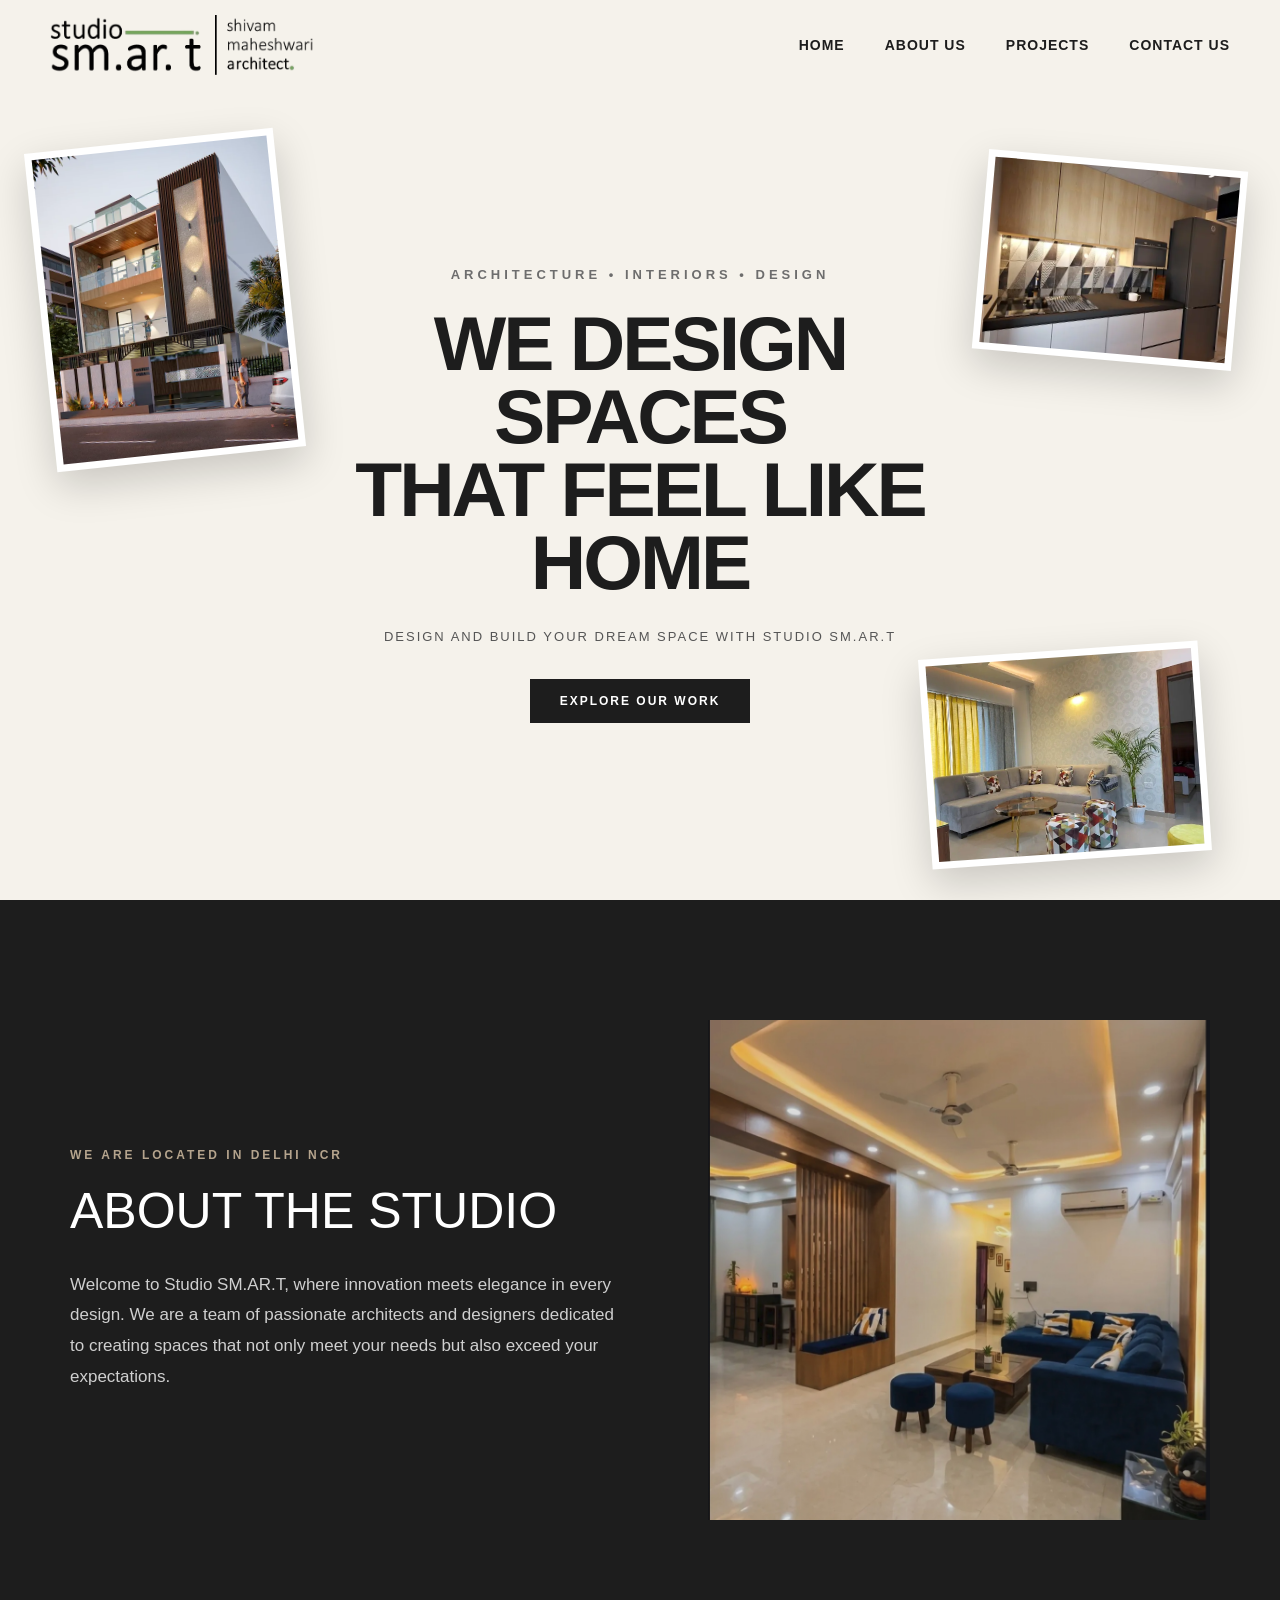
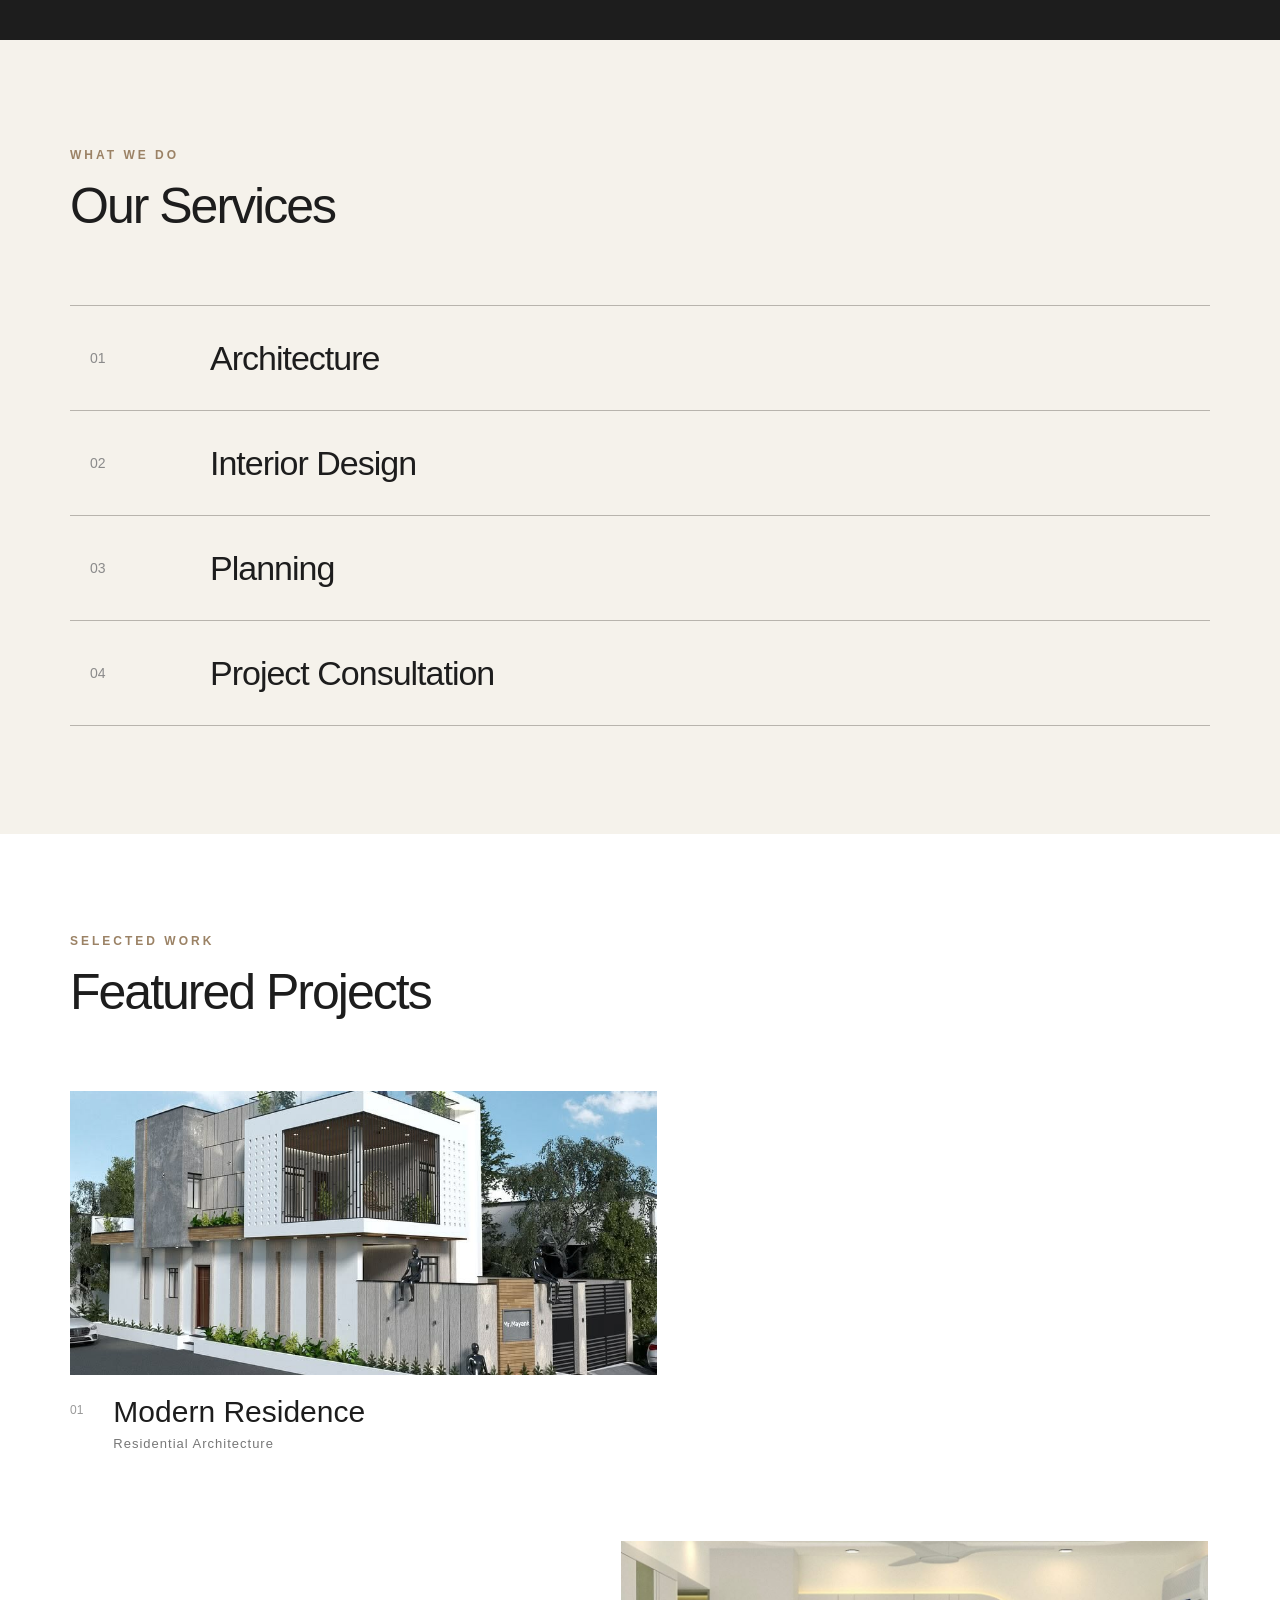
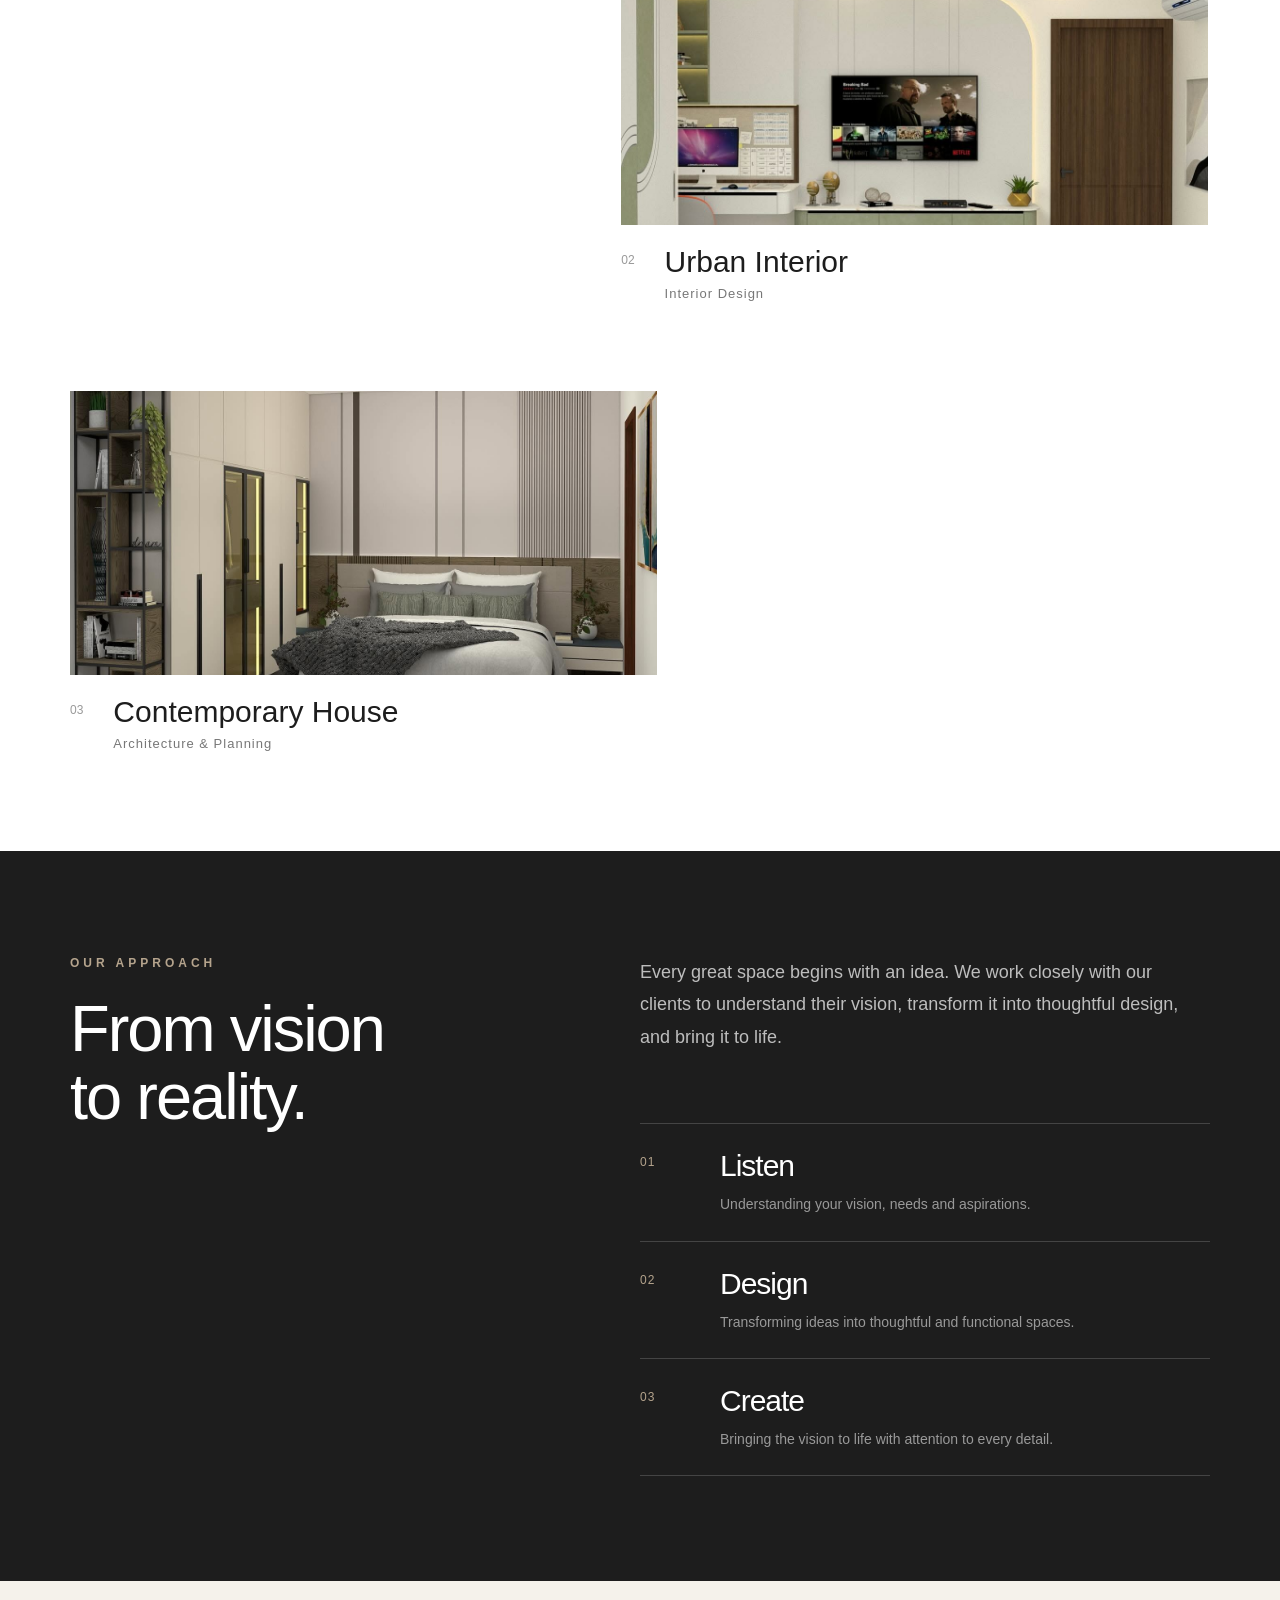
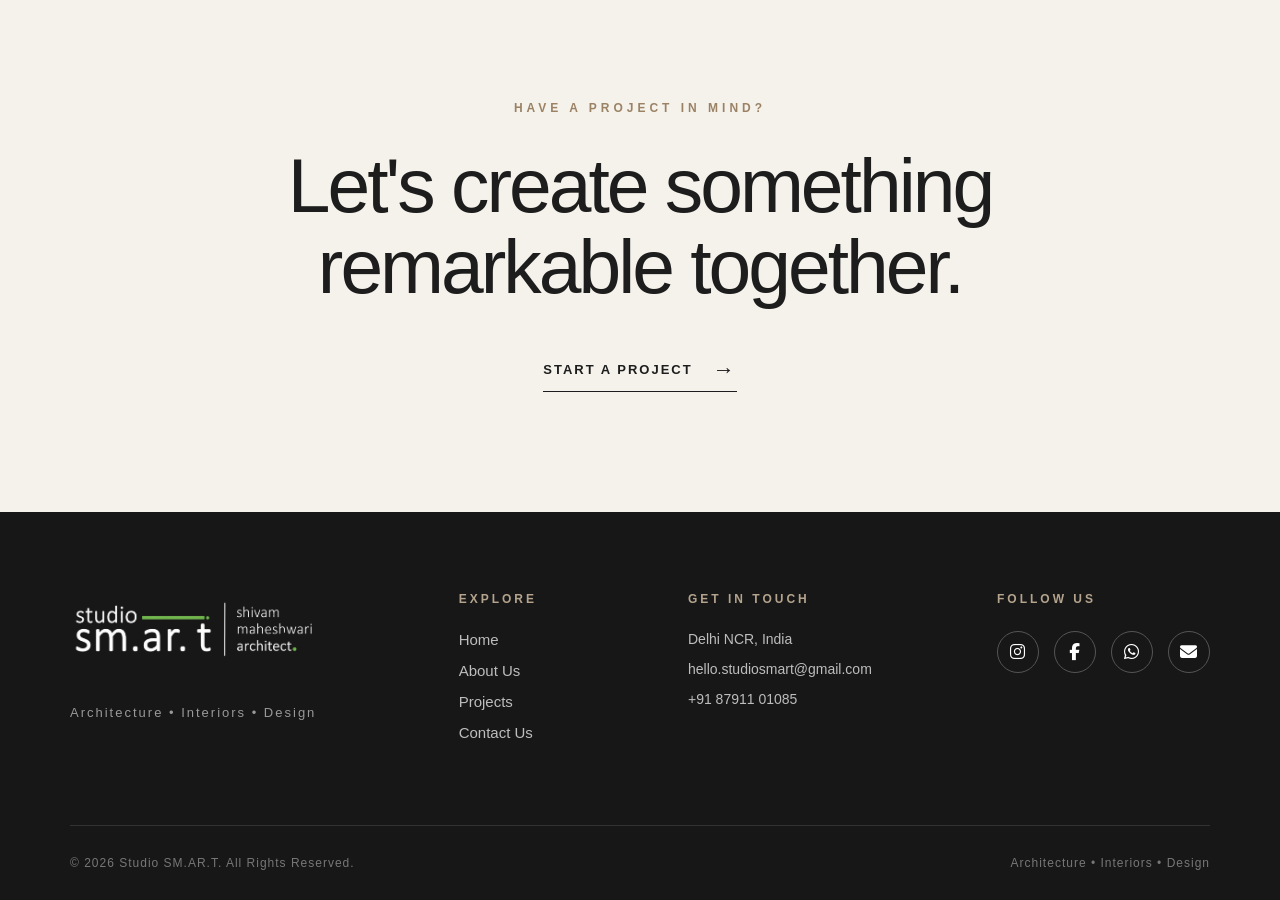
==== commit e729a53d: "Updated first half of contacts page" ====
--- a/index.html
+++ b/index.html
@@ -5,7 +5,7 @@
     <meta charset="UTF-8">
     <meta name="viewport" content="width=device-width, initial-scale=1.0">
     <title>Studio SM.AR.T</title>
-    <link rel="stylesheet" href="style.css">
+    <link rel="stylesheet" href="css/style1.css">
     <link rel="stylesheet"
       href="https://cdnjs.cloudflare.com/ajax/libs/font-awesome/6.5.2/css/all.min.css">
 </head>
@@ -225,16 +225,16 @@
         <div class="footer-social">
             <p class="footer-title">Follow Us</p>
             <div class="social-icons">
-                <a href="https://www.instagram.com/studio_sm.ar.t_/" aria-label="Instagram">
+                <a href="https://www.instagram.com/studio_sm.ar.t_/" target="_blank" rel="noopener noreferrer" aria-label="Instagram">
                     <i class="fa-brands fa-instagram"></i>
                 </a>
-                <a href="https://www.facebook.com/profile.php?id=61562280961268" aria-label="Facebook">
+                <a href="https://www.facebook.com/profile.php?id=61562280961268" target="_blank" rel="noopener noreferrer" aria-label="Facebook">
                     <i class="fa-brands fa-facebook-f"></i>
                 </a>
-                <a href="https://wa.me/+918791101085" aria-label="WhatsApp">
+                <a href="https://wa.me/+918791101085" target="_blank" rel="noopener noreferrer" aria-label="WhatsApp">
                     <i class="fa-brands fa-whatsapp"></i>
                 </a>
-                <a href="mailto:hello.studiosmart@gmail.com" aria-label="Email">
+                <a href="mailto:hello.studiosmart@gmail.com" target="_blank" rel="noopener noreferrer" aria-label="Email">
                     <i class="fa-solid fa-envelope"></i>
                 </a>
             </div>
--- a/css/style1.css
+++ b/css/style1.css
@@ -0,0 +1,1386 @@
+* {
+    margin: 0;
+    padding: 0;
+    box-sizing: border-box;
+}
+
+html {
+    scroll-behavior: smooth;
+}
+
+body {
+    font-family: Arial, Helvetica, sans-serif;
+    background-color: #f5f2eb;
+    color: #1d1d1d;
+}
+/* ================================
+   NAVBAR
+================================ */
+
+header {
+    width: 100%;
+    background-color: #f5f2eb;
+}
+
+nav {
+    height: 90px;
+    max-width: 1400px;
+    margin: auto;
+    padding: 0 50px;
+
+    display: flex;
+    align-items: center;
+    justify-content: space-between;
+}
+
+.logo img {
+    width: 264px;
+    display: block;
+}
+
+nav ul {
+    list-style: none;
+
+    display: flex;
+    align-items: center;
+    gap: 40px;
+}
+
+nav ul li a {
+    text-decoration: none;
+    color: #1d1d1d;
+
+    font-size: 14px;
+    font-weight: 600;
+    letter-spacing: 1px;
+    text-transform: uppercase;
+
+    position: relative;
+}
+
+
+/* Navbar underline animation */
+
+nav ul li a::after {
+    content: "";
+    position: absolute;
+
+    left: 0;
+    bottom: -7px;
+
+    width: 0;
+    height: 2px;
+
+    background-color: #1d1d1d;
+
+    transition: width 0.3s ease;
+}
+
+nav ul li a:hover::after {
+    width: 100%;
+}
+
+
+/* ================================
+   HERO SECTION
+================================ */
+
+.hero {
+    min-height: calc(100vh - 90px);
+    max-width: 1500px;
+
+    margin: auto;
+    padding: 50px;
+
+    position: relative;
+
+    display: flex;
+    justify-content: center;
+    align-items: center;
+
+    overflow: hidden;
+}
+
+
+/* ================================
+   HERO CONTENT
+================================ */
+
+.hero-content {
+    width: 700px;
+
+    text-align: center;
+
+    position: relative;
+    z-index: 5;
+}
+
+.hero-tagline {
+    font-size: 13px;
+    font-weight: 600;
+
+    letter-spacing: 4px;
+    text-transform: uppercase;
+
+    margin-bottom: 25px;
+
+    color: #6d6d6d;
+}
+
+
+/* Main Heading */
+
+.quote {
+    font-size: clamp(45px, 6vw, 90px);
+
+    line-height: 0.95;
+
+    letter-spacing: -3px;
+
+    font-weight: 700;
+
+    margin-bottom: 30px;
+}
+
+
+/* Small heading under quote */
+
+.hero-content h3 {
+    font-size: 13px;
+
+    letter-spacing: 2px;
+
+    font-weight: 500;
+
+    color: #555;
+
+    margin-bottom: 35px;
+}
+
+
+/* ================================
+   HERO BUTTON
+================================ */
+
+.hero-content button {
+    border: none;
+    background: none;
+}
+
+.hero-content button a {
+    display: inline-block;
+
+    padding: 15px 30px;
+
+    background-color: #1d1d1d;
+    color: white;
+
+    text-decoration: none;
+
+    font-size: 12px;
+    font-weight: 600;
+
+    letter-spacing: 2px;
+
+    transition: all 0.3s ease;
+}
+
+.hero-content button a:hover {
+    background-color: #9b8265;
+
+    transform: translateY(-3px);
+}
+
+
+/* ================================
+   HERO PROJECT IMAGES
+================================ */
+
+.hero-image {
+    position: absolute;
+
+    z-index: 2;
+
+    padding: 7px;
+
+    background-color: white;
+
+    box-shadow: 0 15px 40px rgba(0, 0, 0, 0.18);
+
+    transition: transform 0.4s ease;
+}
+
+.hero-image img {
+    width: 100%;
+    height: 100%;
+
+    object-fit: cover;
+
+    display: block;
+}
+
+
+/* First Image */
+
+.hero>.hero-image:nth-of-type(1) {
+    width: 250px;
+    height: 320px;
+
+    top: 50px;
+    left: 40px;
+
+    transform: rotate(-6deg);
+}
+
+
+/* Second Image */
+
+.hero>.hero-image:nth-of-type(3) {
+    width: 260px;
+    height: 200px;
+
+    top: 70px;
+    right: 40px;
+
+    transform: rotate(5deg);
+}
+
+
+/* Third Image */
+
+.hero>.hero-image:nth-of-type(4) {
+    width: 280px;
+    height: 210px;
+
+    bottom: 40px;
+    right: 75px;
+
+    transform: rotate(-4deg);
+}
+
+
+/* Image hover effect */
+
+.hero>.hero-image:nth-of-type(1):hover {
+    transform: rotate(0deg) scale(1.05);
+}
+
+.hero>.hero-image:nth-of-type(3):hover {
+    transform: rotate(0deg) scale(1.05);
+}
+
+.hero>.hero-image:nth-of-type(4):hover {
+    transform: rotate(0deg) scale(1.05);
+}
+
+
+/* ================================
+   ABOUT SECTION
+================================ */
+
+.about {
+    max-width: 1400px;
+
+    margin: auto;
+    padding: 120px 70px;
+
+    display: flex;
+    align-items: center;
+    justify-content: space-between;
+
+    gap: 80px;
+
+    background-color: #1d1d1d;
+    color: white;
+}
+
+
+/* About Text */
+
+.box1 {
+    width: 50%;
+}
+
+.box1 h3 {
+    font-size: 12px;
+
+    letter-spacing: 3px;
+
+    color: #b5a48d;
+
+    margin-bottom: 20px;
+}
+
+.box1 h2 {
+    font-size: 50px;
+
+    font-weight: 500;
+
+    margin-bottom: 30px;
+}
+
+.box1 p {
+    max-width: 550px;
+
+    font-size: 17px;
+
+    line-height: 1.8;
+
+    color: #cfcfcf;
+}
+
+
+/* About Image */
+
+.box2 {
+    width: 45%;
+}
+
+.box2 img {
+    width: 100%;
+    height: 500px;
+
+    object-fit: cover;
+
+    display: block;
+}
+
+
+/* ================================
+   RESPONSIVE DESIGN
+================================ */
+
+@media (max-width: 900px) {
+
+    nav {
+        padding: 0 25px;
+    }
+
+    nav ul {
+        gap: 20px;
+    }
+
+
+    /* Hero */
+
+    .hero {
+        min-height: auto;
+
+        padding: 100px 25px;
+
+        flex-direction: column;
+    }
+
+    .hero-content {
+        width: 100%;
+    }
+
+    .quote {
+        font-size: 50px;
+    }
+
+
+    /* Hide floating images on smaller screens
+       for now. We can redesign mobile version later.
+    */
+
+    .hero-image {
+        display: none;
+    }
+
+
+    /* About */
+
+    .about {
+        padding: 80px 30px;
+
+        flex-direction: column;
+
+        gap: 50px;
+    }
+
+    .box1,
+    .box2 {
+        width: 100%;
+    }
+
+    .box1 h2 {
+        font-size: 40px;
+    }
+
+    .box2 img {
+        height: 400px;
+    }
+}
+
+
+/* ================================
+   MOBILE
+================================ */
+
+@media (max-width: 600px) {
+
+    nav {
+        height: 75px;
+    }
+
+    .logo img {
+        width: 90px;
+    }
+
+    nav ul {
+        gap: 12px;
+    }
+
+    nav ul li a {
+        font-size: 10px;
+    }
+
+
+    /* Hero */
+
+    .hero {
+        padding: 80px 20px;
+    }
+
+    .hero-tagline {
+        font-size: 10px;
+
+        letter-spacing: 2px;
+    }
+
+    .quote {
+        font-size: 40px;
+
+        letter-spacing: -1px;
+    }
+
+    .hero-content h3 {
+        font-size: 11px;
+
+        line-height: 1.7;
+    }
+
+
+    /* About */
+
+    .about {
+        padding: 60px 20px;
+    }
+
+    .box1 h2 {
+        font-size: 32px;
+    }
+
+    .box1 p {
+        font-size: 15px;
+    }
+
+    .box2 img {
+        height: 300px;
+    }
+}
+/* ================================
+   SERVICES SECTION
+================================ */
+
+.services {
+    max-width: 1400px;
+    margin: auto;
+    padding: 108px 70px;
+    background-color: #f5f2eb;
+}
+
+
+/* ================================
+   SECTION HEADING
+================================ */
+
+.section-heading {
+    margin-bottom: 70px;
+}
+
+.section-heading p {
+    font-size: 12px;
+    font-weight: 600;
+    letter-spacing: 3px;
+    text-transform: uppercase;
+    color: #9b8265;
+    margin-bottom: 15px;
+}
+
+.section-heading h2 {
+    font-size: 50px;
+    font-weight: 500;
+    letter-spacing: -2px;
+    color: #1d1d1d;
+}
+
+
+/* ================================
+   SERVICES LIST
+================================ */
+
+.services-list {
+    width: 100%;
+    border-top: 1px solid #b8b4ad;
+}
+
+
+/* Individual Service */
+
+.service {
+    min-height: 105px;
+    padding: 30px 20px;
+
+    display: flex;
+    align-items: center;
+
+    border-bottom: 1px solid #b8b4ad;
+
+    cursor: pointer;
+
+    transition: all 0.4s ease;
+}
+
+
+/* Service Number */
+
+.service span {
+    width: 120px;
+
+    font-size: 14px;
+    font-weight: 500;
+
+    color: #8a8a8a;
+
+    transition: color 0.4s ease;
+}
+
+
+/* Service Name */
+
+.service h3 {
+    font-size: 34px;
+    font-weight: 400;
+
+    letter-spacing: -1px;
+
+    color: #1d1d1d;
+
+    transition: all 0.4s ease;
+}
+
+
+/* ================================
+   HOVER EFFECT
+================================ */
+
+.service:hover {
+    background-color: #1d1d1d;
+    padding-left: 40px;
+}
+
+.service:hover span {
+    color: #b5a48d;
+}
+
+.service:hover h3 {
+    color: white;
+    transform: translateX(20px);
+}
+
+
+/* ================================
+   TABLET
+================================ */
+
+@media (max-width: 900px) {
+
+    .services {
+        padding: 80px 30px;
+    }
+
+    .section-heading {
+        margin-bottom: 50px;
+    }
+
+    .section-heading h2 {
+        font-size: 45px;
+    }
+
+    .service {
+        min-height: 100px;
+    }
+
+    .service span {
+        width: 80px;
+    }
+
+    .service h3 {
+        font-size: 30px;
+    }
+}
+
+
+/* ================================
+   MOBILE
+================================ */
+
+@media (max-width: 600px) {
+
+    .services {
+        padding: 60px 20px;
+    }
+
+    .section-heading h2 {
+        font-size: 36px;
+        letter-spacing: -1px;
+    }
+
+    .service {
+        min-height: 85px;
+        padding: 20px 10px;
+    }
+
+    .service span {
+        width: 50px;
+        font-size: 11px;
+    }
+
+    .service h3 {
+        font-size: 23px;
+    }
+
+    .service:hover {
+        padding-left: 20px;
+    }
+
+    .service:hover h3 {
+        transform: translateX(5px);
+    }
+}
+/* ================================
+   FEATURED PROJECTS
+================================ */
+
+.featured-projects {
+    max-width: 1400px;
+    margin: auto;
+    padding: 100px 70px;
+    background-color: #ffffff;
+}
+
+
+/* ================================
+   PROJECTS CONTAINER
+================================ */
+
+.projects-container {
+    display: flex;
+    flex-direction: column;
+    gap: 90px;
+}
+
+
+/* ================================
+   INDIVIDUAL PROJECT
+================================ */
+
+.project {
+    width: 62%;
+}
+
+.project-left {
+    align-self: flex-start;
+}
+
+.project-right {
+    margin-right: -118px;
+    align-self: flex-end;
+}
+
+
+/* ================================
+   PROJECT IMAGE
+================================ */
+
+.project-image {
+    width: 83%;
+    height: 284px;
+
+    overflow: hidden;
+}
+
+.project-image img {
+    width: 100%;
+    height: 100%;
+
+    object-fit: cover;
+
+    display: block;
+
+    transition: transform 0.7s ease;
+}
+
+
+/* Image zoom on hover */
+
+.project:hover .project-image img {
+    transform: scale(1.05);
+}
+
+
+/* ================================
+   PROJECT INFORMATION
+================================ */
+
+.project-info {
+    padding-top: 20px;
+
+    display: flex;
+    align-items: flex-start;
+
+    gap: 30px;
+}
+
+.project-info span {
+    font-size: 12px;
+    color: #999;
+    padding-top: 8px;
+}
+
+.project-info h3 {
+    font-size: 30px;
+    font-weight: 500;
+    margin-bottom: 7px;
+}
+
+.project-info p {
+    font-size: 13px;
+    letter-spacing: 1px;
+    color: #777;
+}
+
+/* ================================
+   TABLET
+================================ */
+
+@media (max-width: 900px) {
+
+    .featured-projects {
+        padding: 80px 30px;
+    }
+
+    .projects-container {
+        gap: 80px;
+    }
+
+    .project {
+        width: 85%;
+    }
+
+    .project-image {
+        height: 450px;
+    }
+}
+
+
+/* ================================
+   MOBILE
+================================ */
+
+@media (max-width: 600px) {
+
+    .featured-projects {
+        padding: 60px 20px;
+    }
+
+    .projects-container {
+        gap: 60px;
+    }
+
+    .project {
+        width: 100%;
+    }
+
+    .project-left,
+    .project-right {
+        align-self: center;
+    }
+
+    .project-image {
+        height: 350px;
+    }
+
+    .project-info h3 {
+        font-size: 24px;
+    }
+
+    .projects-button {
+        margin-top: 70px;
+    }
+}
+/* =================================
+   OUR APPROACH SECTION
+================================= */
+
+.approach {
+    max-width: 1400px;
+    margin: auto;
+    padding: 105px 70px;
+
+    background-color: #1d1d1d;
+    color: #ffffff;
+
+    display: flex;
+    justify-content: space-between;
+    align-items: flex-start;
+
+    gap: 100px;
+}
+
+
+/* =================================
+   LEFT SIDE - HEADING
+================================= */
+
+.approach-heading {
+    width: 40%;
+}
+
+.approach-heading > p {
+    margin-bottom: 25px;
+
+    font-size: 12px;
+    font-weight: 600;
+
+    letter-spacing: 4px;
+    text-transform: uppercase;
+
+    color: #b5a48d;
+}
+
+.approach-heading h2 {
+    font-size: 65px;
+    font-weight: 400;
+
+    line-height: 1.05;
+    letter-spacing: -2px;
+
+    color: #ffffff;
+}
+
+
+/* =================================
+   RIGHT SIDE - CONTENT
+================================= */
+
+.approach-content {
+    width: 50%;
+}
+
+
+/* Main Description */
+
+.approach-description {
+    max-width: 550px;
+
+    margin-bottom: 70px;
+
+    font-size: 18px;
+    line-height: 1.8;
+
+    color: #bdbdbd;
+}
+
+
+/* =================================
+   APPROACH STEPS
+================================= */
+
+.approach-steps {
+    width: 100%;
+
+    border-top: 1px solid #444444;
+}
+
+
+/* Individual Step */
+
+.approach-step {
+    padding: 25px 0;
+
+    display: flex;
+    align-items: flex-start;
+
+    gap: 40px;
+
+    border-bottom: 1px solid #444444;
+
+    transition: all 0.4s ease;
+}
+
+
+/* Step Number */
+
+.approach-step span {
+    min-width: 40px;
+
+    padding-top: 6px;
+
+    font-size: 12px;
+    letter-spacing: 1px;
+
+    color: #b5a48d;
+}
+
+
+/* Step Heading */
+
+.approach-step h3 {
+    margin-bottom: 10px;
+
+    font-size: 30px;
+    font-weight: 400;
+
+    letter-spacing: -1px;
+
+    color: #ffffff;
+
+    transition: transform 0.4s ease;
+}
+
+
+/* Step Description */
+
+.approach-step p {
+    font-size: 14px;
+    line-height: 1.6;
+
+    color: #999999;
+}
+
+
+/* =================================
+   HOVER EFFECT
+================================= */
+
+.approach-step:hover h3 {
+    transform: translateX(10px);
+}
+
+.approach-step:hover {
+    padding-left: 10px;
+}
+
+
+/* =================================
+   TABLET
+================================= */
+
+@media (max-width: 900px) {
+
+    .approach {
+        padding: 80px 30px;
+
+        flex-direction: column;
+
+        gap: 60px;
+    }
+
+    .approach-heading,
+    .approach-content {
+        width: 100%;
+    }
+
+    .approach-heading h2 {
+        font-size: 55px;
+    }
+
+    .approach-description {
+        margin-bottom: 50px;
+    }
+}
+
+
+/* =================================
+   MOBILE
+================================= */
+
+@media (max-width: 600px) {
+
+    .approach {
+        padding: 70px 20px;
+
+        gap: 50px;
+    }
+
+    .approach-heading > p {
+        font-size: 10px;
+        letter-spacing: 3px;
+    }
+
+    .approach-heading h2 {
+        font-size: 45px;
+        letter-spacing: -1px;
+    }
+
+    .approach-description {
+        font-size: 16px;
+
+        margin-bottom: 40px;
+    }
+
+    .approach-step {
+        padding: 25px 0;
+
+        gap: 20px;
+    }
+
+    .approach-step span {
+        min-width: 30px;
+    }
+
+    .approach-step h3 {
+        font-size: 25px;
+    }
+
+    .approach-step p {
+        font-size: 13px;
+    }
+}
+/* =================================
+   CONTACT CTA SECTION
+================================= */
+
+.contact-cta {
+    padding: 120px 70px;
+
+    background-color: #f5f2eb;
+    color: #1d1d1d;
+
+    text-align: center;
+}
+
+
+/* Small Label */
+
+.cta-label {
+    margin-bottom: 30px;
+
+    font-size: 12px;
+    font-weight: 600;
+
+    letter-spacing: 4px;
+    text-transform: uppercase;
+
+    color: #9b8265;
+}
+
+
+/* Main Heading */
+
+.contact-cta h2 {
+    margin-bottom: 50px;
+
+    font-size: clamp(45px, 6vw, 85px);
+    font-weight: 400;
+
+    line-height: 1.05;
+    letter-spacing: -3px;
+}
+
+
+/* CTA Link */
+
+.cta-button {
+    display: inline-flex;
+    align-items: center;
+
+    gap: 20px;
+
+    padding-bottom: 8px;
+
+    border-bottom: 1px solid #1d1d1d;
+
+    color: #1d1d1d;
+
+    text-decoration: none;
+    text-transform: uppercase;
+
+    font-size: 13px;
+    font-weight: 600;
+
+    letter-spacing: 2px;
+
+    transition: gap 0.3s ease;
+}
+
+
+/* Arrow */
+
+.cta-button span {
+    font-size: 22px;
+
+    transition: transform 0.3s ease;
+}
+
+
+/* Hover Effect */
+
+.cta-button:hover {
+    gap: 30px;
+}
+
+.cta-button:hover span {
+    transform: translateX(8px);
+}
+
+
+/* =================================
+   MOBILE
+================================= */
+
+@media (max-width: 600px) {
+
+    .contact-cta {
+        padding: 100px 20px;
+    }
+
+    .cta-label {
+        font-size: 10px;
+        letter-spacing: 3px;
+    }
+
+    .contact-cta h2 {
+        margin-bottom: 40px;
+
+        font-size: 42px;
+        letter-spacing: -2px;
+    }
+}
+/* =================================
+   FOOTER
+================================= */
+
+.footer {
+    background-color: #171717;
+    color: #ffffff;
+
+    padding: 80px 70px 30px;
+}
+
+
+/* Main Footer Layout */
+
+.footer-main {
+    max-width: 1400px;
+
+    margin: auto;
+    padding-bottom: 70px;
+
+    display: grid;
+
+    grid-template-columns: 2fr 1fr 1.5fr 1fr;
+
+    gap: 70px;
+}
+
+
+/* =================================
+   BRAND
+================================= */
+
+.footer-brand img {
+    width: 250px;
+
+    margin-bottom: 25px;
+}
+
+.footer-brand p {
+    font-size: 13px;
+
+    letter-spacing: 2px;
+
+    color: #999999;
+}
+
+
+/* =================================
+   FOOTER TITLES
+================================= */
+
+.footer-title {
+    margin-bottom: 25px;
+
+    font-size: 12px;
+    font-weight: 600;
+
+    letter-spacing: 3px;
+    text-transform: uppercase;
+
+    color: #b5a48d;
+}
+
+
+/* =================================
+   NAVIGATION LINKS
+================================= */
+
+.footer-links {
+    display: flex;
+
+    flex-direction: column;
+
+    align-items: flex-start;
+}
+
+.footer-links a {
+    margin-bottom: 14px;
+
+    color: #bdbdbd;
+
+    text-decoration: none;
+
+    font-size: 15px;
+
+    transition: all 0.3s ease;
+}
+
+.footer-links a:hover {
+    color: #ffffff;
+
+    transform: translateX(5px);
+}
+
+
+/* =================================
+   CONTACT
+================================= */
+
+.footer-contact p:not(.footer-title) {
+    margin-bottom: 14px;
+
+    font-size: 14px;
+
+    color: #bdbdbd;
+}
+
+
+/* =================================
+   SOCIAL ICONS
+================================= */
+
+.social-icons {
+    display: flex;
+
+    gap: 15px;
+}
+
+.social-icons a {
+    width: 42px;
+    height: 42px;
+
+    border: 1px solid #555555;
+    border-radius: 50%;
+
+    display: flex;
+
+    align-items: center;
+    justify-content: center;
+
+    color: #ffffff;
+
+    text-decoration: none;
+
+    font-size: 17px;
+
+    transition: all 0.3s ease;
+}
+
+
+/* Icon Hover */
+
+.social-icons a:hover {
+    background-color: #b5a48d;
+
+    border-color: #b5a48d;
+
+    transform: translateY(-5px);
+}
+
+
+/* =================================
+   BOTTOM FOOTER
+================================= */
+
+.footer-bottom {
+    max-width: 1400px;
+
+    margin: auto;
+
+    padding-top: 30px;
+
+    border-top: 1px solid #333333;
+
+    display: flex;
+
+    justify-content: space-between;
+
+    align-items: center;
+}
+
+.footer-bottom p {
+    font-size: 12px;
+
+    color: #777777;
+
+    letter-spacing: 1px;
+}
+
+
+/* =================================
+   TABLET
+================================= */
+
+@media (max-width: 900px) {
+
+    .footer {
+        padding: 70px 30px 30px;
+    }
+
+    .footer-main {
+        grid-template-columns: 1fr 1fr;
+
+        gap: 50px;
+    }
+}
+
+
+/* =================================
+   MOBILE
+================================= */
+
+@media (max-width: 600px) {
+
+    .footer {
+        padding: 60px 20px 25px;
+    }
+
+    .footer-main {
+        grid-template-columns: 1fr;
+
+        gap: 45px;
+
+        padding-bottom: 50px;
+    }
+
+    .footer-bottom {
+        flex-direction: column;
+
+        align-items: flex-start;
+
+        gap: 12px;
+    }
+}
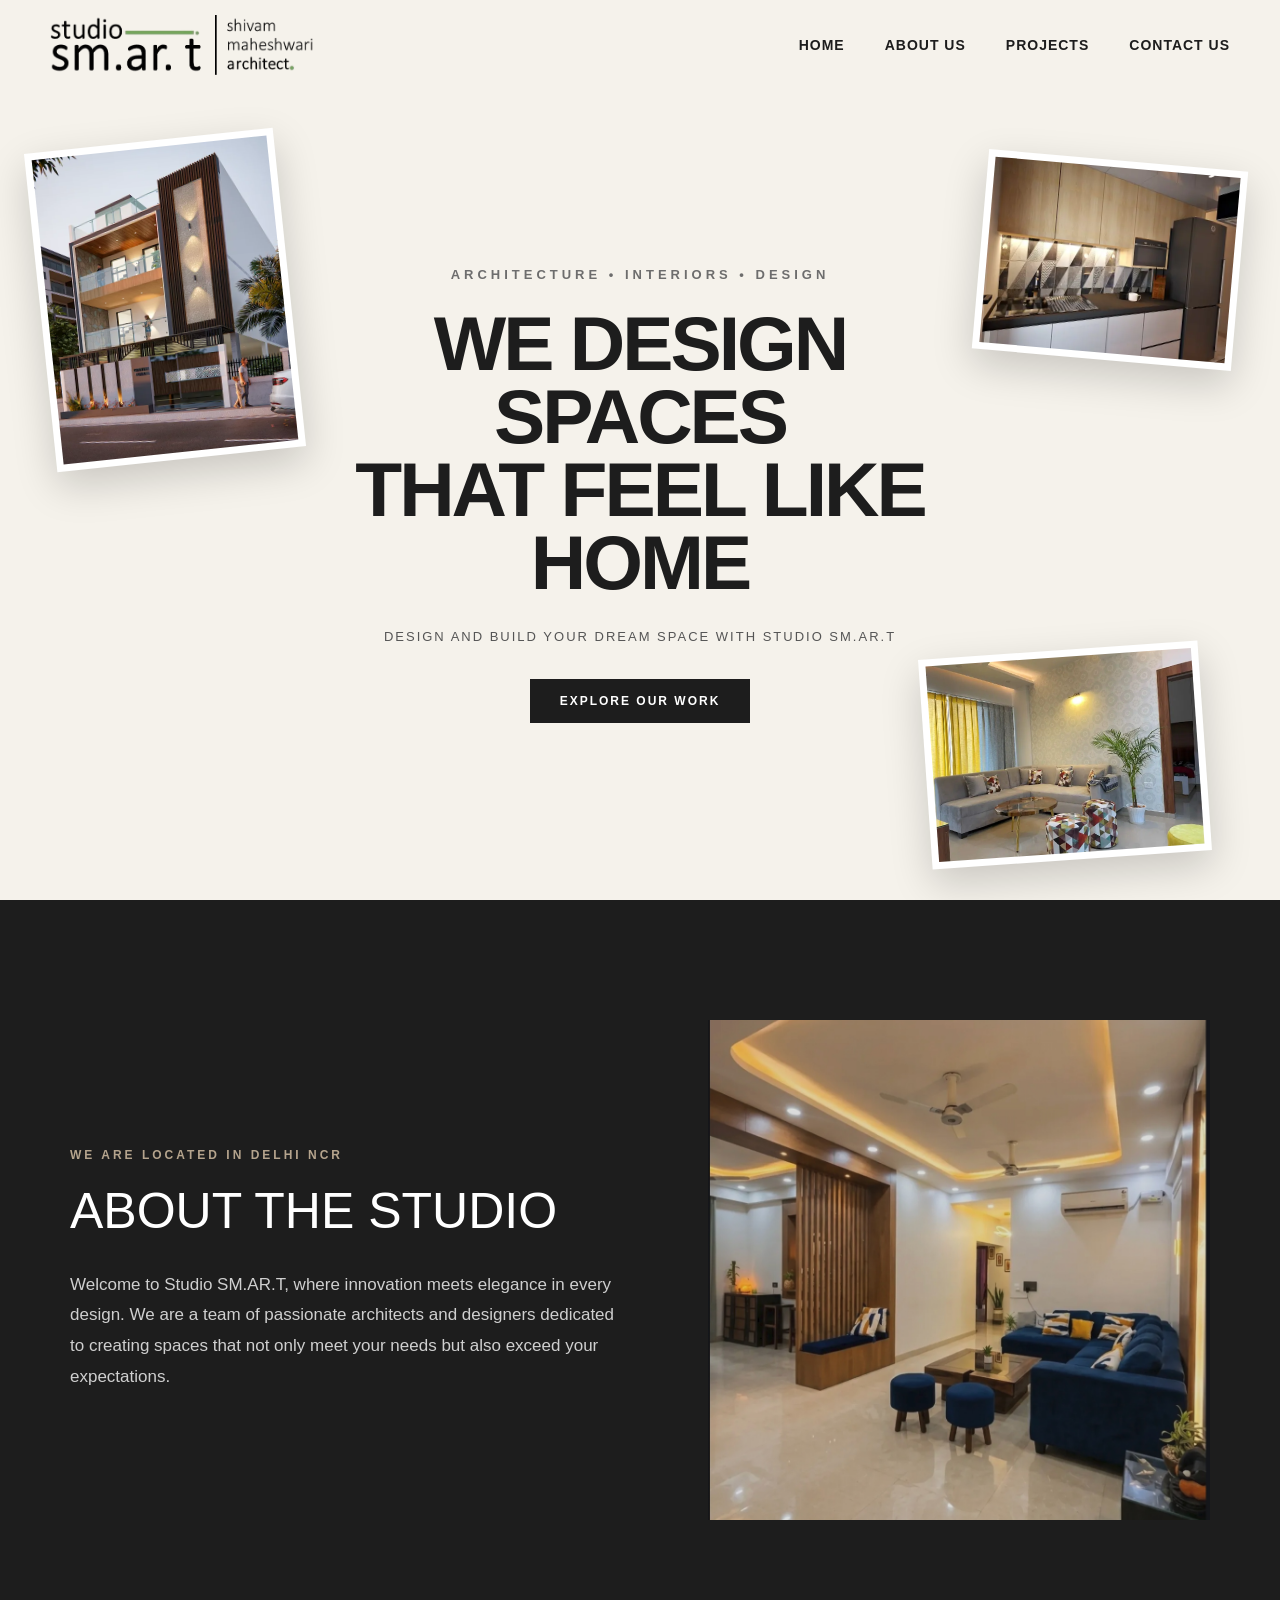
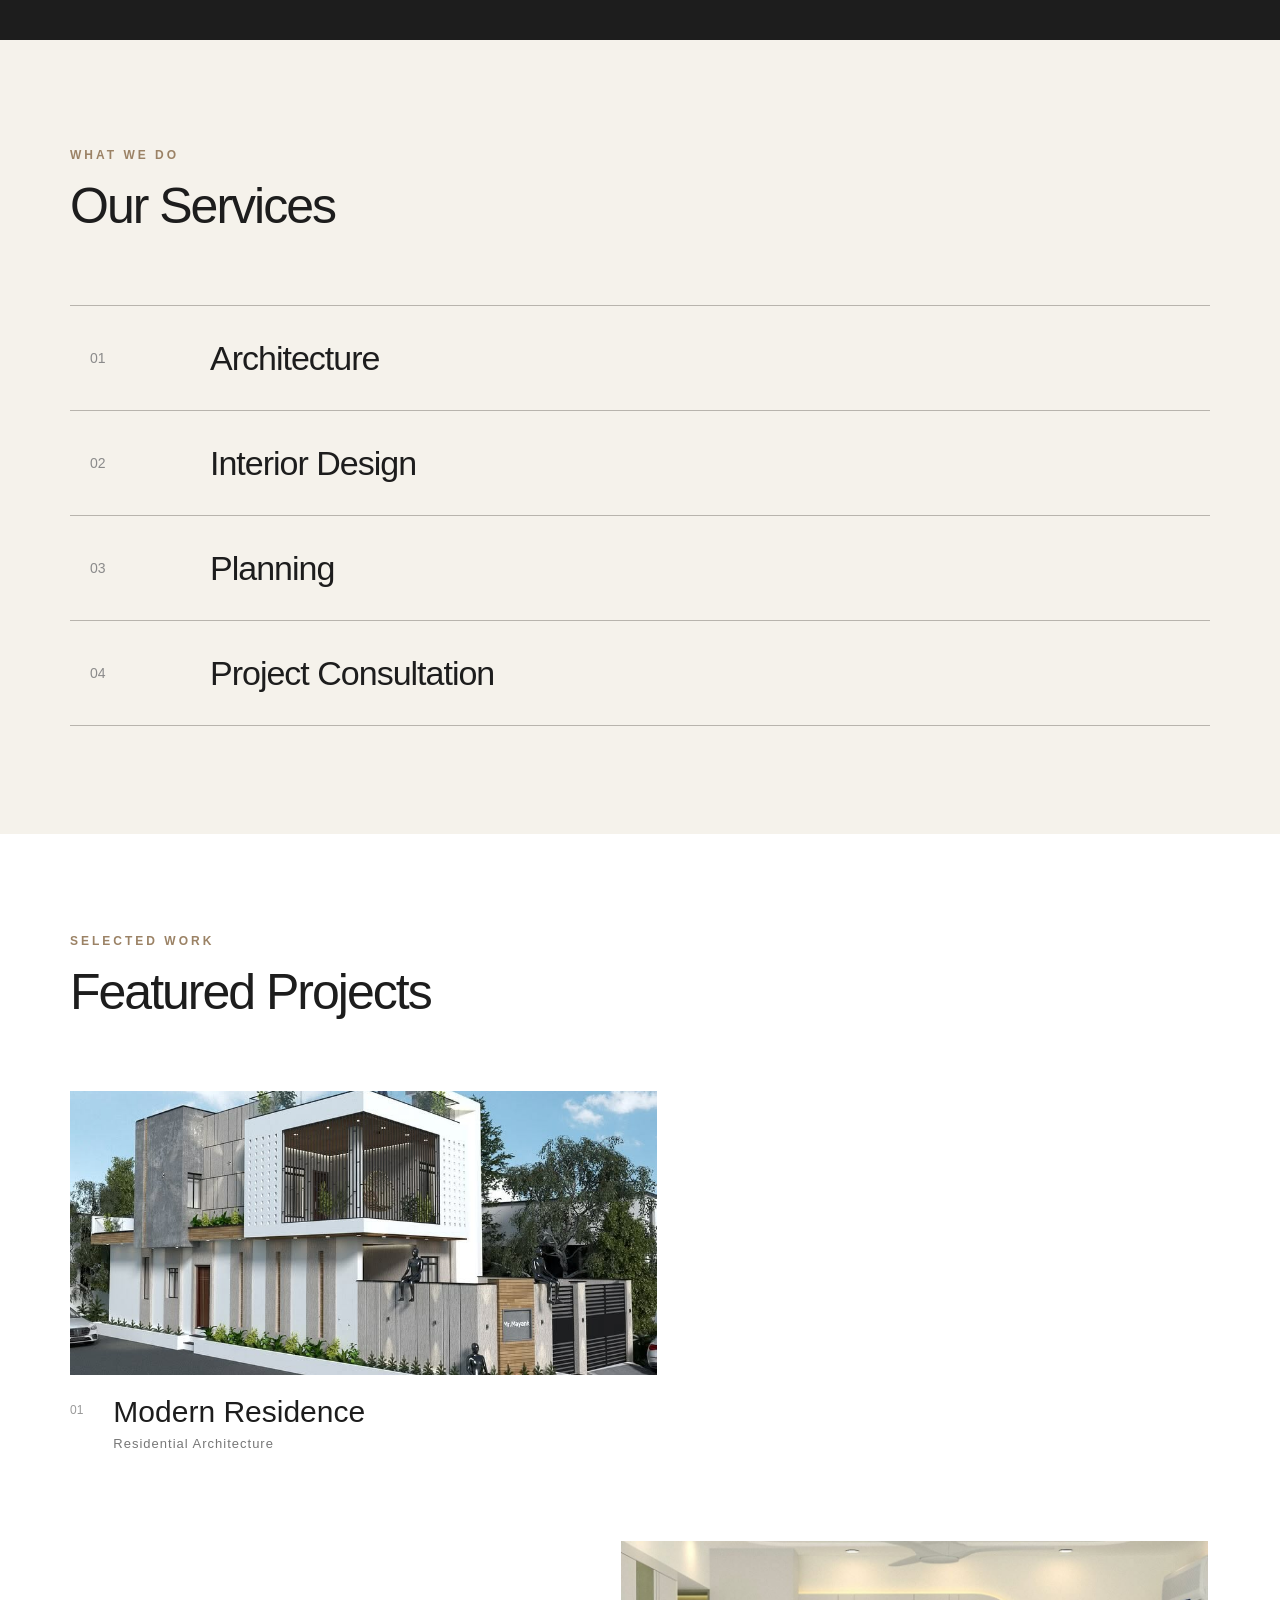
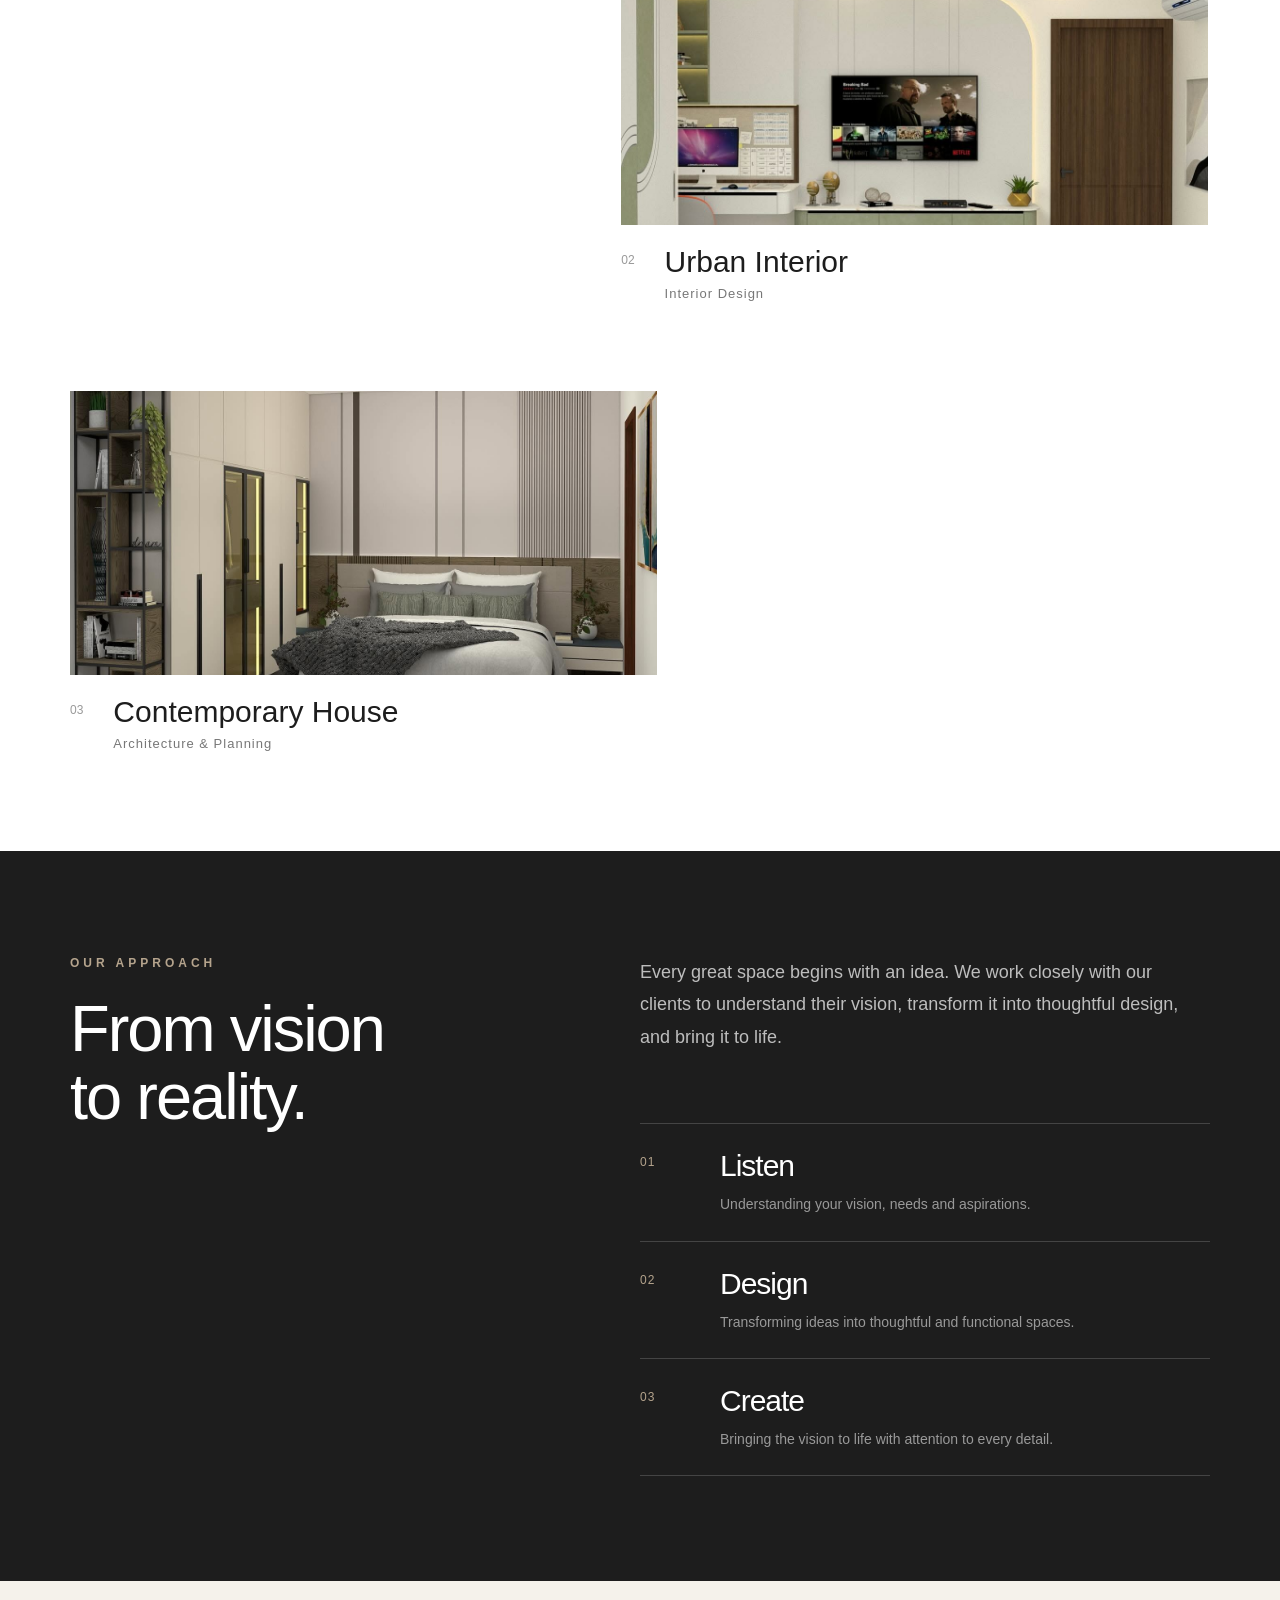
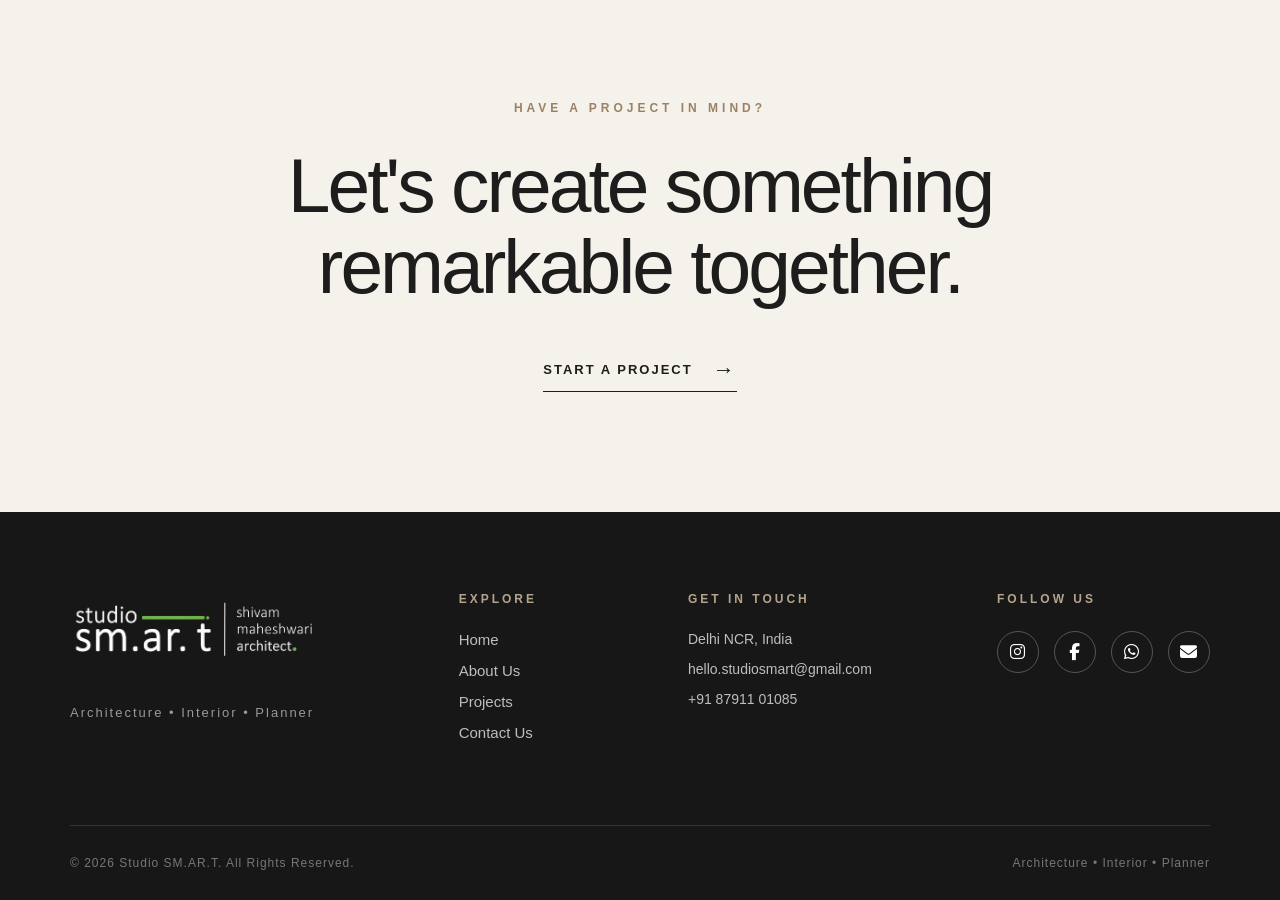
==== commit 15c4669f: "update the details in footer" ====
--- a/index.html
+++ b/index.html
@@ -191,6 +191,8 @@
             </a>
         </section>
     </main>
+
+    <!-- FOOTER -->
     <footer class="footer">
 
     <div class="footer-main">
@@ -200,7 +202,7 @@
             <img src="img/logo2.png" alt="Studio SM.AR.T Logo">
 
             <p>
-                Architecture • Interiors • Design
+                Architecture • Interior • Planner
             </p>
         </div>
         <!-- Navigation -->
@@ -243,7 +245,7 @@
     <!-- Bottom Footer -->
     <div class="footer-bottom">
         <p>© 2026 Studio SM.AR.T. All Rights Reserved.</p>
-        <p>Architecture • Interiors • Design</p>
+        <p>Architecture • Interior • Planner</p>
     </div>
 </footer>
 </body>
--- a/css/style1.css
+++ b/css/style1.css
@@ -6,12 +6,15 @@
 
 html {
     scroll-behavior: smooth;
+    overflow-x: hidden;
 }
 
 body {
+    max-width: 100%;
     font-family: Arial, Helvetica, sans-serif;
     background-color: #f5f2eb;
     color: #1d1d1d;
+    overflow-x: hidden;
 }
 /* ================================
    NAVBAR
@@ -806,6 +809,7 @@
 
     .project-left,
     .project-right {
+        margin-right: 0;
         align-self: center;
     }
 
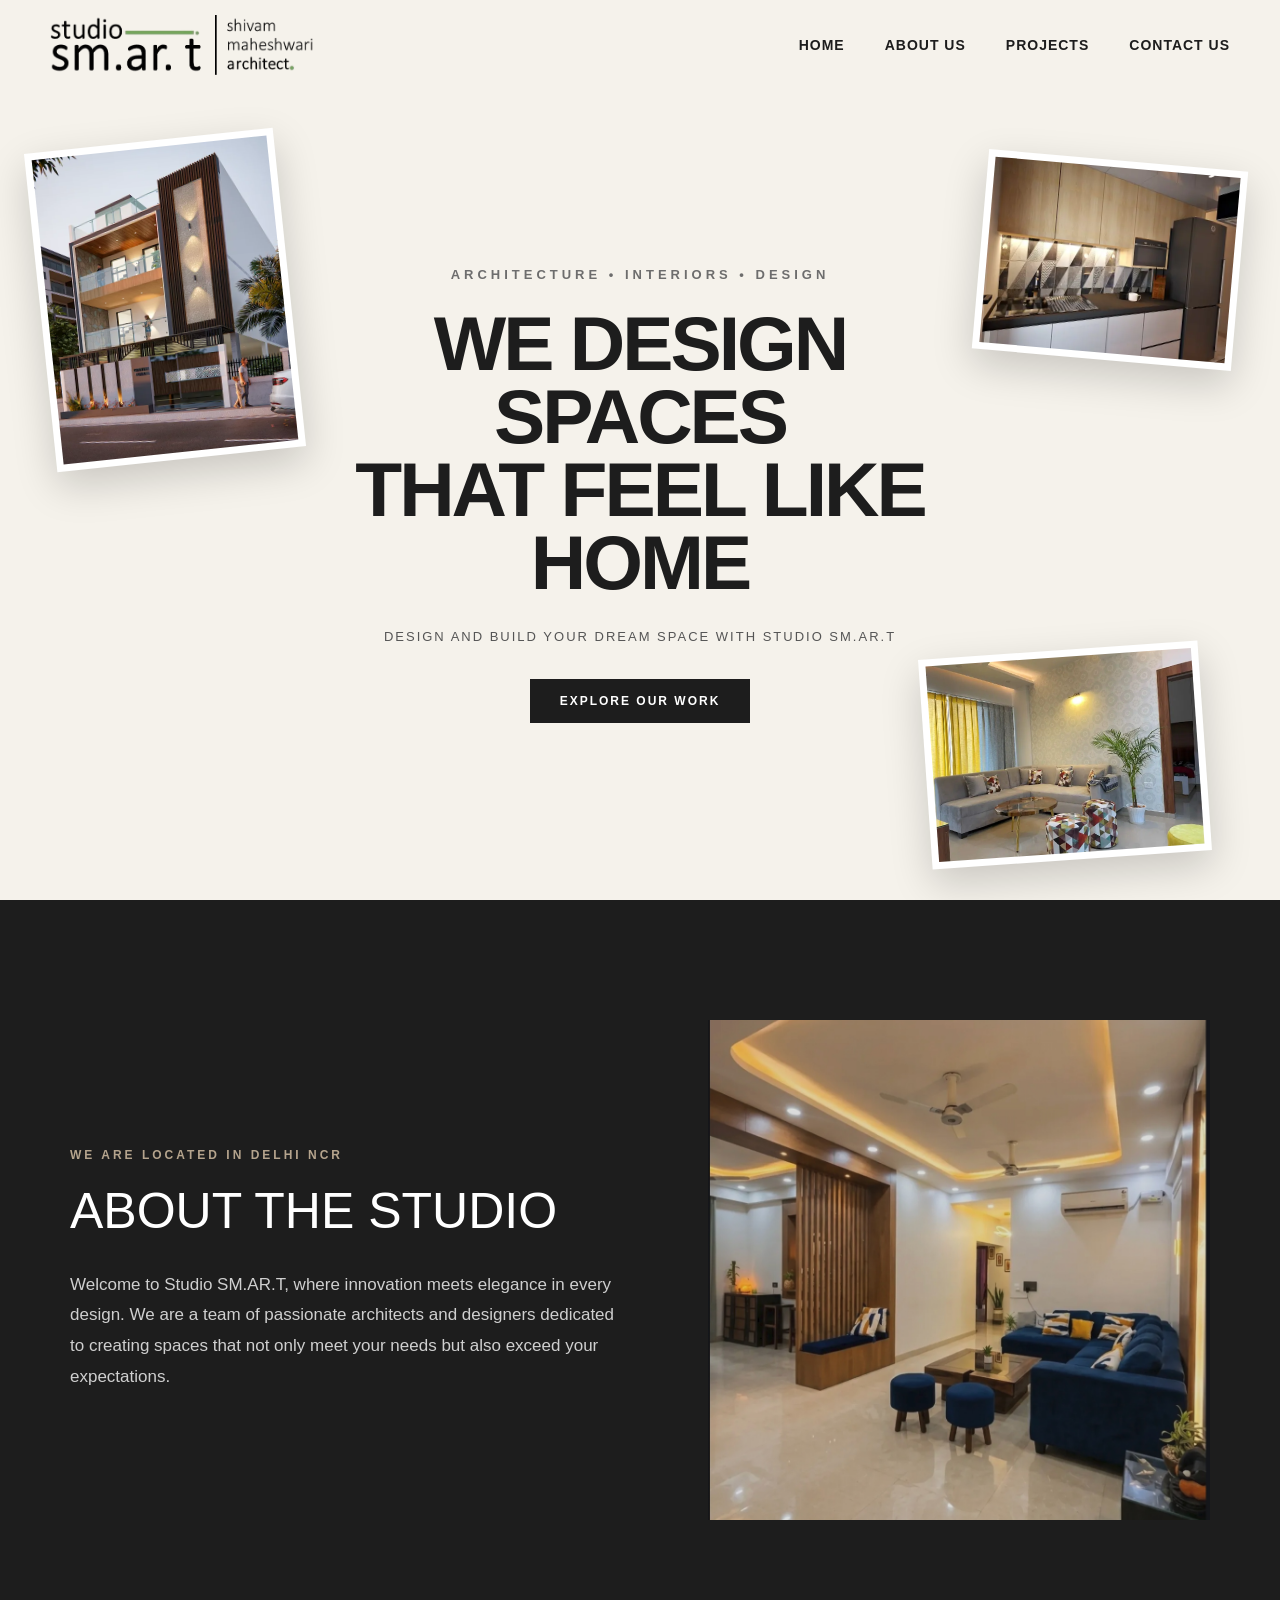
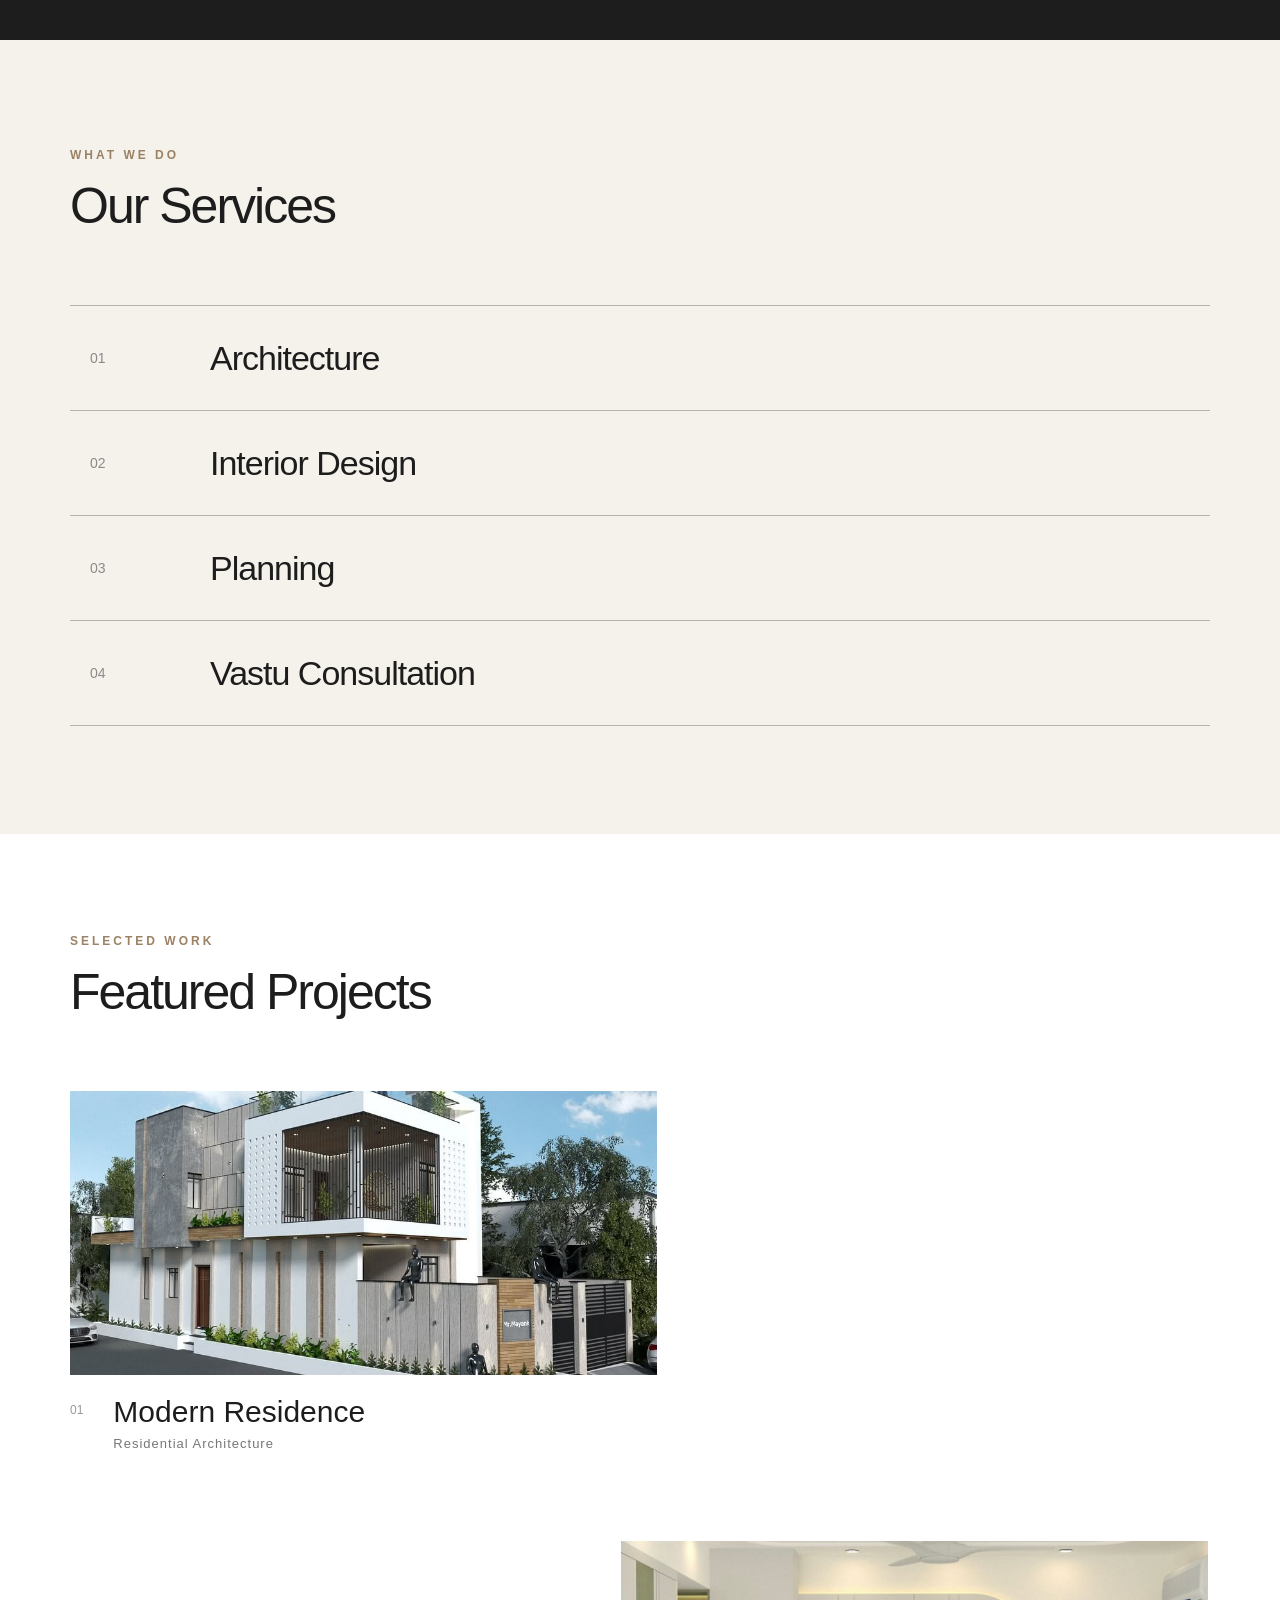
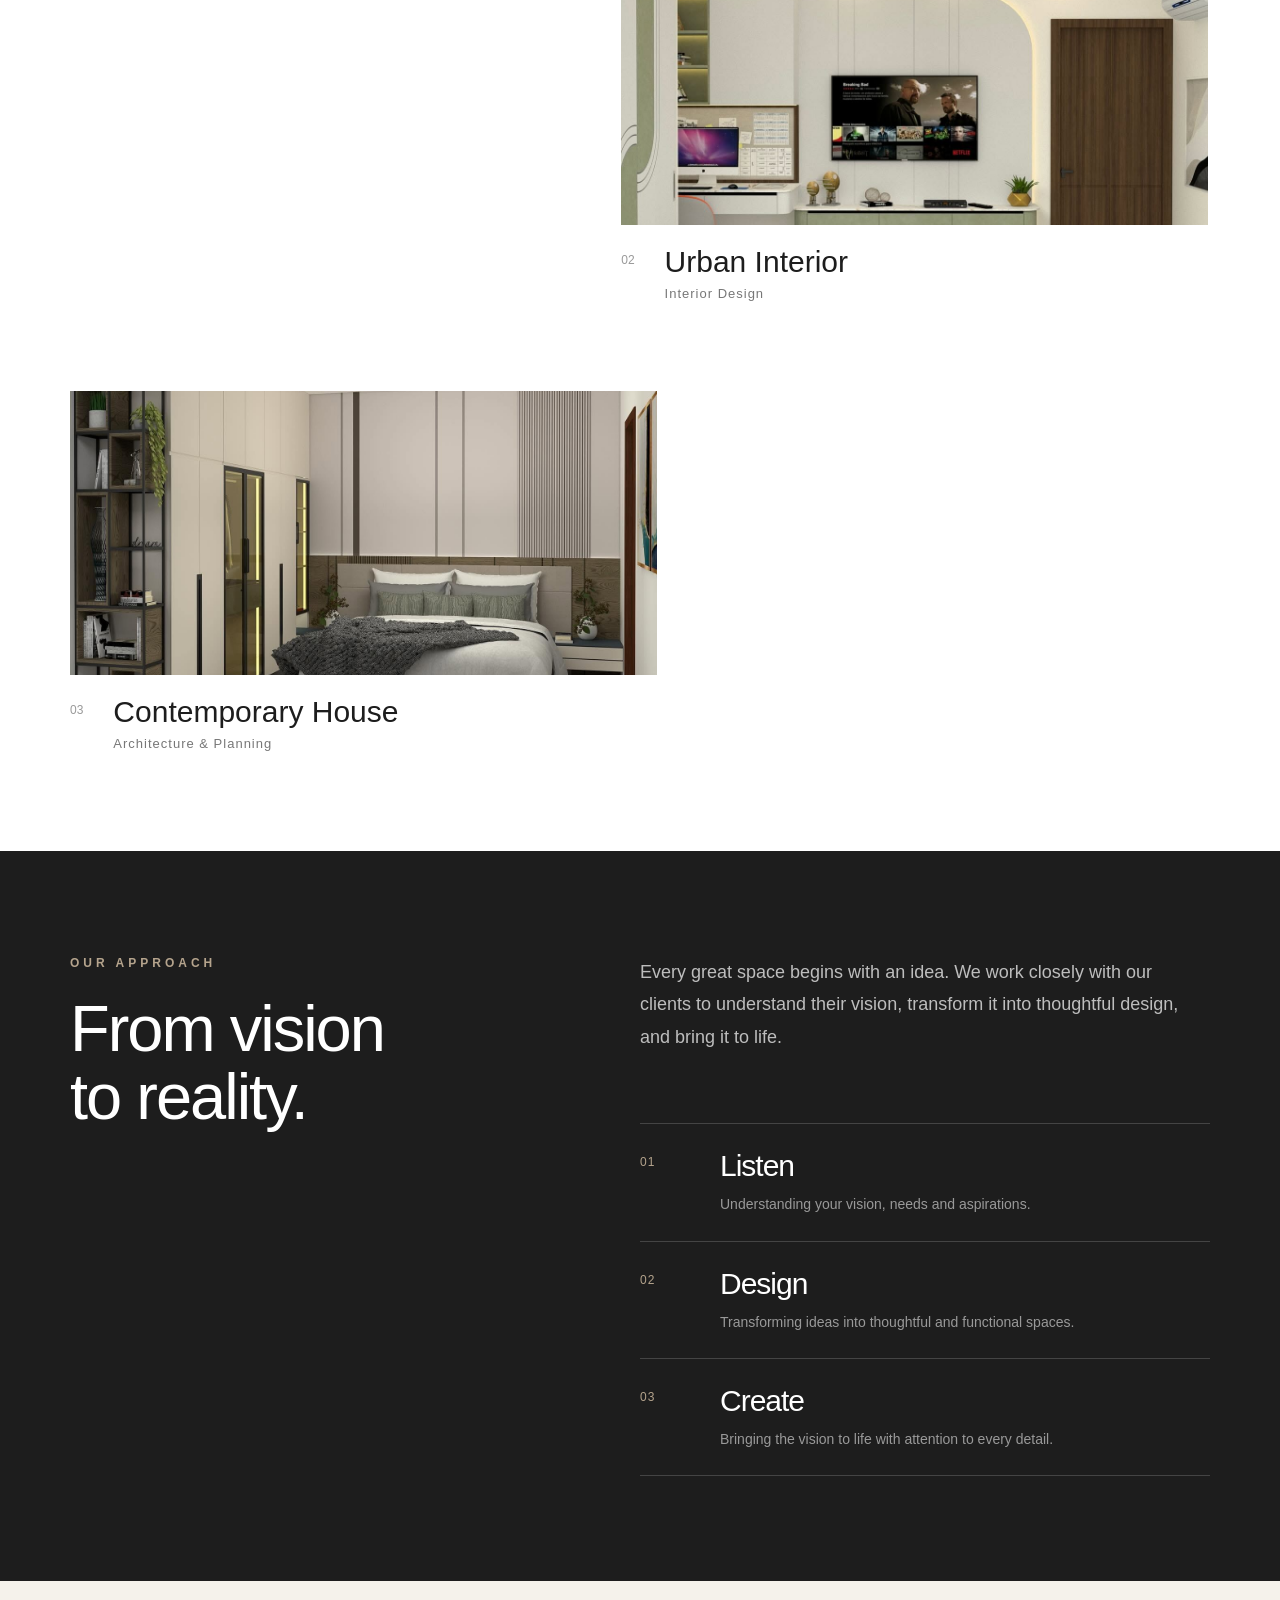
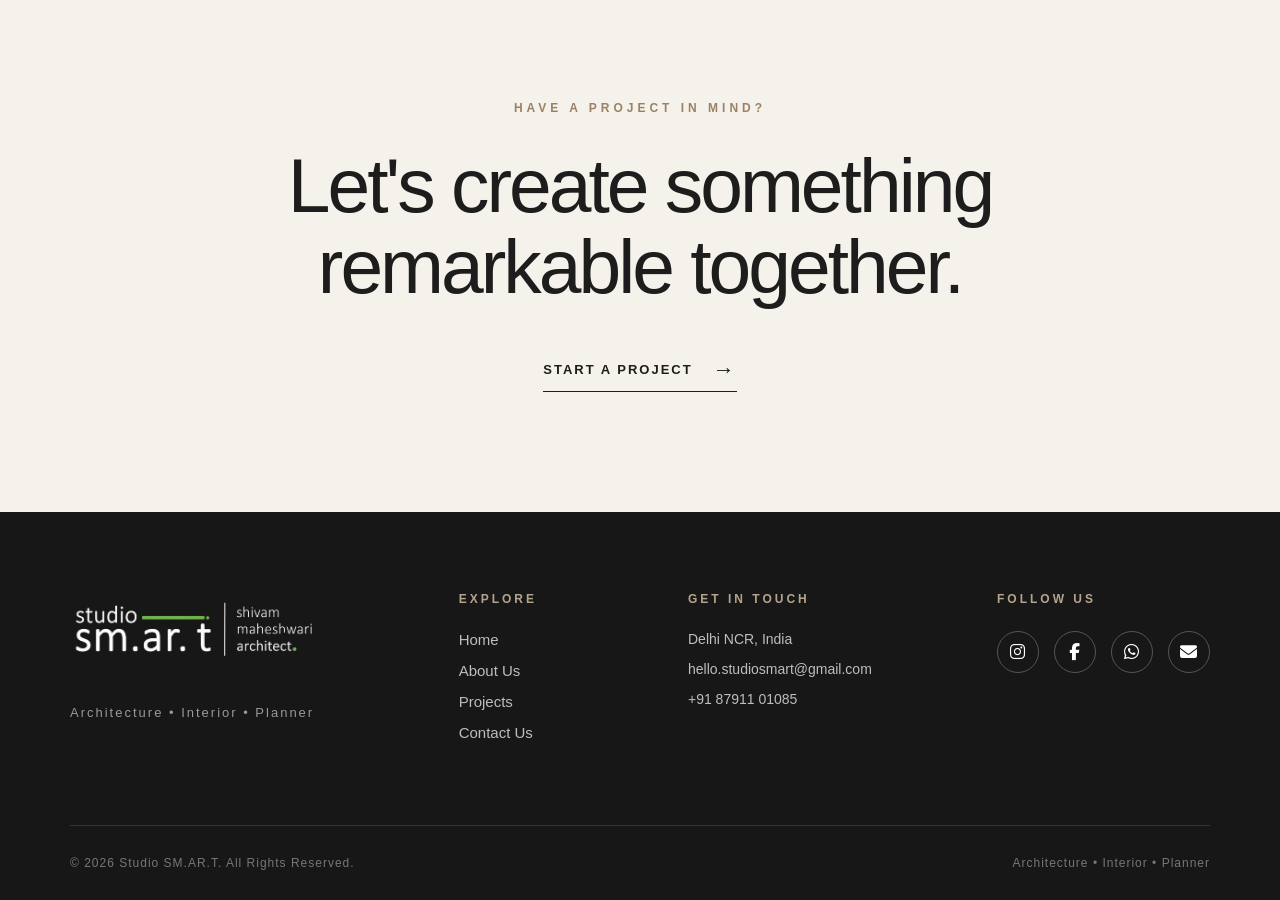
==== commit bd04e846: "update" ====
--- a/index.html
+++ b/index.html
@@ -81,7 +81,7 @@
                 </div>
                 <div class="service">
                     <span>04</span>
-                    <h3>Project Consultation</h3>
+                    <h3>Vastu Consultation</h3>
                 </div>
             </div>
         </section>
